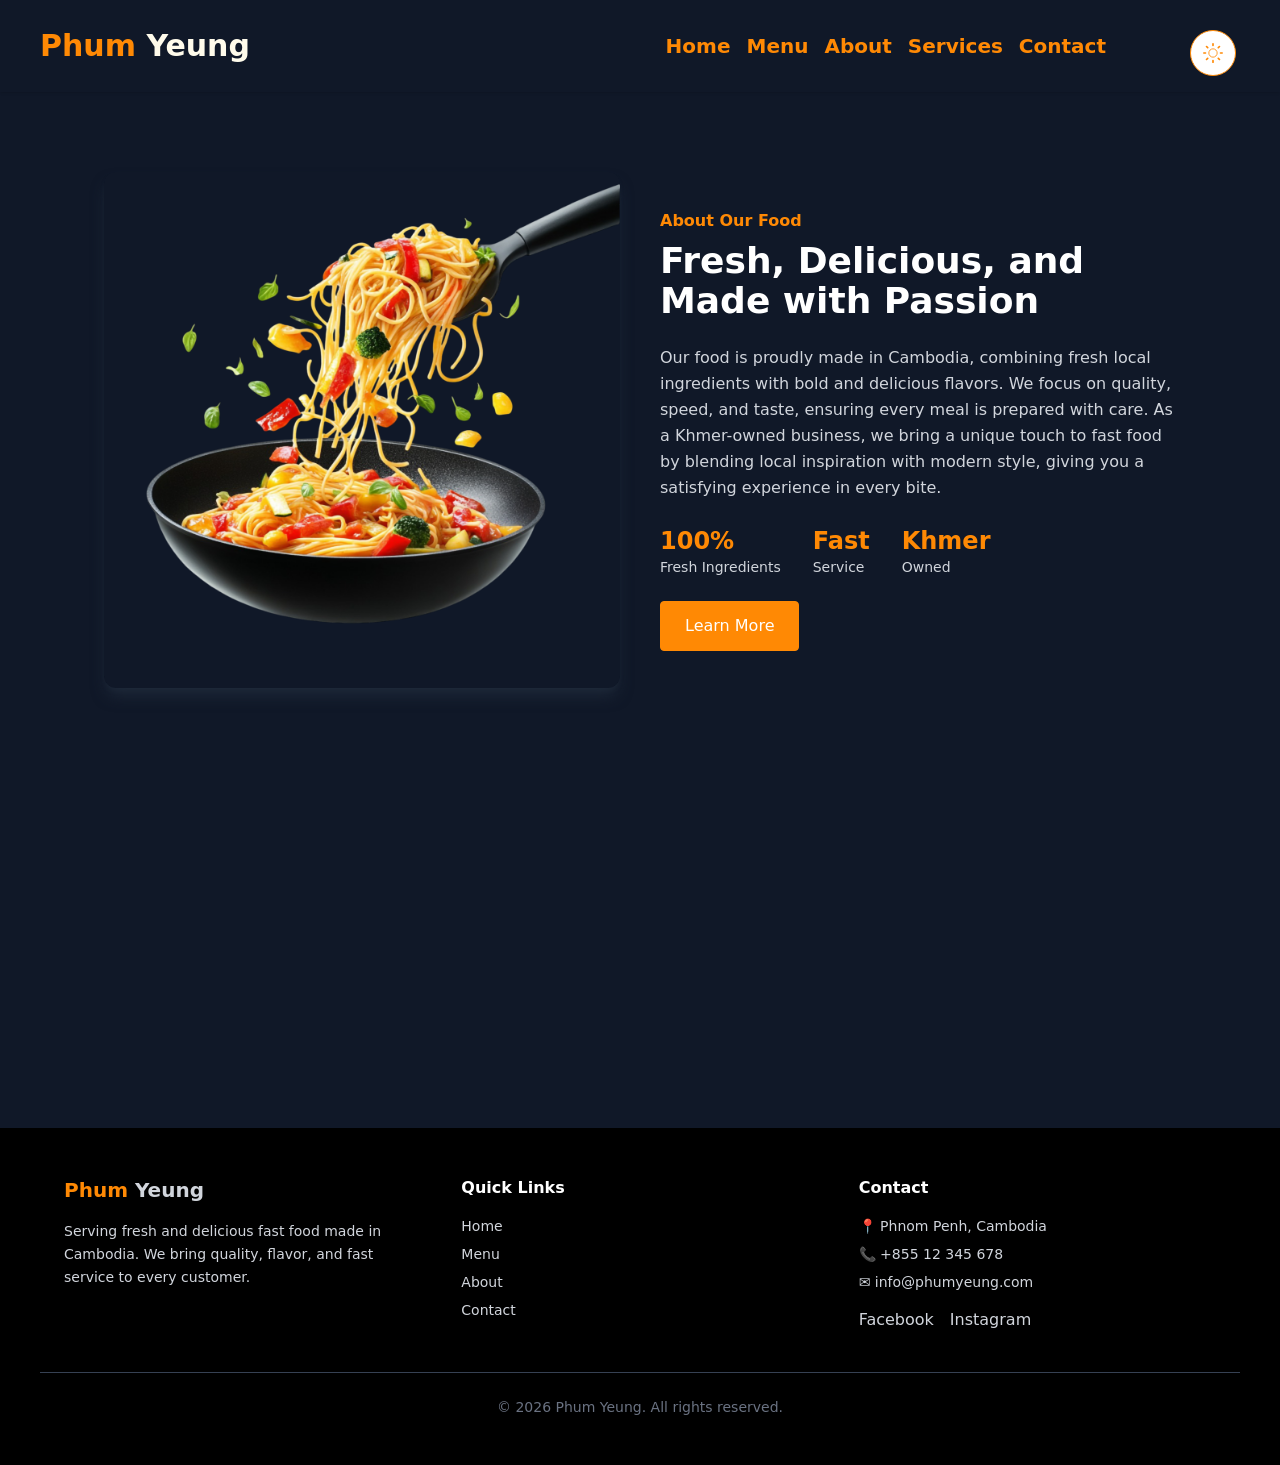
==== about.html @ 91c8b7d5 "inital commit" ====
<!doctype html>
<html lang="en" class="dark">
  <head>
    <meta charset="UTF-8" />
    <meta name="viewport" content="width=device-width, initial-scale=1.0" />
    <link rel="stylesheet" href="/src/output.css" />
    <title>ABOUT OUR FOOD</title>
  </head>
  <!--dark mode -->
  <body class="bg-[#f5eee8] dark:bg-gray-900 transition-colors duration-300">
   <!--sticky srolling nav-->

      <div class="sticky top-0 z-50 bg-amber-50 dark:bg-gray-900">

        <!-- nav bar -->
    <div
      class="  px-10 py-4 flex items-center justify-between shadow-sm ">
      <div class="text-3xl font-bold">
        <span class="text-orange-400">Phum</span>
        <span class="text-black dark:text-amber-50">Yeung</span>
      </div>

      <div class="flex items-center gap-6 ">
      <nav
        class="flex flex-wrap gap-4 text-xl font-semibold text-[rgb(105,55,39)] px-6 md:px-10 py-4">
        <a href="/index.html" class="text-orange-400 hover:text-[rgb(254,169,84)] transition">Home</a>
        <a href="/menu.html" class=" text-orange-400 hover:text-[rgb(254,169,84)] transition">Menu</a>
        <a href="/about.html" class="text-orange-400 hover:text-[rgb(254,169,84)] transition">About</a>
        <a href="/service.html" class="text-orange-400 hover:text-[rgb(254,169,84)] transition">Services</a>
        <a href="/contact.html" class="text-orange-400 hover:text-[rgb(254,169,84)] transition">Contact</a>
        
      </nav>

      <button
        id="theme-toggle"
        class="ml-5 mr-1 mt-auto p-3 border border-orange-400 rounded-full bg-black dark:bg-white transition duration-300"
      >
        <!-- SUN ICON -->

        <svg
          id="sun-icon"
          xmlns="http://www.w3.org/2000/svg"
          class="w-5 h-5 text-orange-400"
          fill="none"
          viewBox="0 0 24 24"
          stroke="currentColor"
        >
          <circle cx="12" cy="12" r="5" />
          <path
            stroke-linecap="round"
            stroke-linejoin="round"
            stroke-width="2"
            d="M12 1v2M12 21v2M4.22 4.22l1.42 1.42M18.36 18.36l1.42 1.42M1 12h2M21 12h2M4.22 19.78l1.42-1.42M18.36 5.64l1.42-1.42"
          />
        </svg>

        <!-- MOON ICON -->

        <svg
          id="moon-icon"
          xmlns="http://www.w3.org/2000/svg"
          class="w-5 h-5 text-white hidden"
          fill="none"
          viewBox="0 0 24 24"
          stroke="currentColor"
        >
          <path
            stroke-linecap="round"
            stroke-linejoin="round"
            stroke-width="2"
            d="M21 12.79A9 9 0 1111.21 3 
        7 7 0 0021 12.79z"
          />
        </svg>
      </button>
    </div>
    </div>
      </div>


    <!-- section -->
    <div
      class="max-w-6xl mx-auto px-10 py-20 grid md:grid-cols-2 gap-10 items-center"
    >
      <!-- image -->
      <div>
        <img
          src="pasta.png"
          alt="Food"
          class="rounded-xl shadow-lg dark:shadow-gray-800"
        />
      </div>

      <!-- paragrab -->
      <div>
        <p class="text-orange-400 font-semibold mb-2">About Our Food</p>

        <h2 class="text-4xl font-bold mb-6 text-gray-900 dark:text-white">
          Fresh, Delicious, and Made with Passion
        </h2>

        <p class="text-gray-600 mb-6 leading-relaxed dark:text-gray-300">
          Our food is proudly made in Cambodia, combining fresh local
          ingredients with bold and delicious flavors. We focus on quality,
          speed, and taste, ensuring every meal is prepared with care. As a
          Khmer-owned business, we bring a unique touch to fast food by blending
          local inspiration with modern style, giving you a satisfying
          experience in every bite.
        </p>

        <!-- text -->
        <div class="flex gap-8 mb-6">
          <div>
            <h3 class="text-2xl font-bold text-orange-400">100%</h3>
            <p class="text-sm text-gray-600 dark:text-gray-300">
              Fresh Ingredients
            </p>
          </div>

          <div>
            <h3 class="text-2xl font-bold text-orange-400">Fast</h3>
            <p class="text-sm text-gray-600 dark:text-gray-300">Service</p>
          </div>

          <div>
            <h3 class="text-2xl font-bold text-orange-400">Khmer</h3>
            <p class="text-sm text-gray-600 dark:text-gray-300">Owned</p>
          </div>
        </div>

        <!-- button text -->
        <button
          class="bg-orange-400 text-white px-6 py-3 rounded hover:bg-white hover:text-orange-400 border border-orange-400 transition duration-300"
        >
          Learn More
        </button>
      </div>
    </div>

    <!-- footer -->
    <footer class="bg-black text-gray-300 px-10 py-12 mt-90">
      <div class="max-w-6xl mx-auto grid md:grid-cols-3 gap-10">
        <!-- brand -->
        <div>
          <h2 class="text-xl font-bold mb-4">
            <span class="text-orange-400">Phum</span> Yeung
          </h2>
          <p class="text-sm leading-relaxed">
            Serving fresh and delicious fast food made in Cambodia. We bring
            quality, flavor, and fast service to every customer.
          </p>
        </div>

        <!-- link top -->
        <div>
          <h3 class="text-white font-semibold mb-4">Quick Links</h3>
          <ul class="space-y-2 text-sm">
            <li>
              <a href="#" class="hover:text-orange-400 transition">Home</a>
            </li>
            <li>
              <a href="#" class="hover:text-orange-400 transition">Menu</a>
            </li>
            <li>
              <a href="#" class="hover:text-orange-400 transition">About</a>
            </li>
            <li>
              <a href="#" class="hover:text-orange-400 transition">Contact</a>
            </li>
          </ul>
        </div>

        <!-- contact -->
        <div>
          <h3 class="text-white font-semibold mb-4">Contact</h3>
          <p class="text-sm mb-2">📍 Phnom Penh, Cambodia</p>
          <p class="text-sm mb-2">📞 +855 12 345 678</p>
          <p class="text-sm mb-4">✉️ info@phumyeung.com</p>

          <!-- social -->
          <div class="flex space-x-4">
            <a href="#" class="hover:text-orange-400">Facebook</a>
            <a href="#" class="hover:text-orange-400">Instagram</a>
          </div>
        </div>
      </div>

      <!-- bottom -->
      <div
        class="text-center text-sm text-gray-500 mt-10 border-t border-gray-700 pt-6"
      >
        © 2026 Phum Yeung. All rights reserved.
      </div>
    </footer>

    <script>
      const toggleBtn = document.getElementById("theme-toggle");
      const html = document.documentElement;
      const sunIcon = document.getElementById("sun-icon");
      const moonIcon = document.getElementById("moon-icon");

      toggleBtn.addEventListener("click", () => {
        html.classList.toggle("dark");

        sunIcon.classList.toggle("hidden");
        moonIcon.classList.toggle("hidden");
      });
    </script>
  </body>
</html>
---- src/output.css ----
/*! tailwindcss v4.2.2 | MIT License | https://tailwindcss.com */
@layer properties;
@layer theme, base, components, utilities;
@layer theme {
  :root, :host {
    --font-sans: ui-sans-serif, system-ui, sans-serif, "Apple Color Emoji",
      "Segoe UI Emoji", "Segoe UI Symbol", "Noto Color Emoji";
    --font-mono: ui-monospace, SFMono-Regular, Menlo, Monaco, Consolas, "Liberation Mono",
      "Courier New", monospace;
    --color-red-200: oklch(88.5% 0.062 18.334);
    --color-red-900: oklch(39.6% 0.141 25.723);
    --color-orange-100: oklch(95.4% 0.038 75.164);
    --color-orange-200: oklch(90.1% 0.076 70.697);
    --color-orange-400: oklch(75% 0.183 55.934);
    --color-orange-500: oklch(70.5% 0.213 47.604);
    --color-orange-900: oklch(40.8% 0.123 38.172);
    --color-amber-50: oklch(98.7% 0.022 95.277);
    --color-amber-100: oklch(96.2% 0.059 95.617);
    --color-amber-200: oklch(92.4% 0.12 95.746);
    --color-amber-900: oklch(41.4% 0.112 45.904);
    --color-yellow-100: oklch(97.3% 0.071 103.193);
    --color-yellow-200: oklch(94.5% 0.129 101.54);
    --color-yellow-400: oklch(85.2% 0.199 91.936);
    --color-yellow-900: oklch(42.1% 0.095 57.708);
    --color-lime-100: oklch(96.7% 0.067 122.328);
    --color-lime-900: oklch(40.5% 0.101 131.063);
    --color-green-50: oklch(98.2% 0.018 155.826);
    --color-green-200: oklch(92.5% 0.084 155.995);
    --color-green-400: oklch(79.2% 0.209 151.711);
    --color-green-500: oklch(72.3% 0.219 149.579);
    --color-green-600: oklch(62.7% 0.194 149.214);
    --color-green-700: oklch(52.7% 0.154 150.069);
    --color-green-800: oklch(44.8% 0.119 151.328);
    --color-green-900: oklch(39.3% 0.095 152.535);
    --color-emerald-600: oklch(59.6% 0.145 163.225);
    --color-sky-100: oklch(95.1% 0.026 236.824);
    --color-sky-900: oklch(39.1% 0.09 240.876);
    --color-blue-200: oklch(88.2% 0.059 254.128);
    --color-blue-600: oklch(54.6% 0.245 262.881);
    --color-blue-900: oklch(37.9% 0.146 265.522);
    --color-purple-600: oklch(55.8% 0.288 302.321);
    --color-purple-700: oklch(49.6% 0.265 301.924);
    --color-purple-800: oklch(43.8% 0.218 303.724);
    --color-rose-500: oklch(64.5% 0.246 16.439);
    --color-gray-50: oklch(98.5% 0.002 247.839);
    --color-gray-100: oklch(96.7% 0.003 264.542);
    --color-gray-200: oklch(92.8% 0.006 264.531);
    --color-gray-300: oklch(87.2% 0.01 258.338);
    --color-gray-400: oklch(70.7% 0.022 261.325);
    --color-gray-500: oklch(55.1% 0.027 264.364);
    --color-gray-600: oklch(44.6% 0.03 256.802);
    --color-gray-700: oklch(37.3% 0.034 259.733);
    --color-gray-800: oklch(27.8% 0.033 256.848);
    --color-gray-900: oklch(21% 0.034 264.665);
    --color-black: #000;
    --color-white: #fff;
    --spacing: 0.25rem;
    --container-xs: 20rem;
    --container-md: 28rem;
    --container-2xl: 42rem;
    --container-3xl: 48rem;
    --container-4xl: 56rem;
    --container-6xl: 72rem;
    --container-7xl: 80rem;
    --text-xs: 0.75rem;
    --text-xs--line-height: calc(1 / 0.75);
    --text-sm: 0.875rem;
    --text-sm--line-height: calc(1.25 / 0.875);
    --text-base: 1rem;
    --text-base--line-height: calc(1.5 / 1);
    --text-lg: 1.125rem;
    --text-lg--line-height: calc(1.75 / 1.125);
    --text-xl: 1.25rem;
    --text-xl--line-height: calc(1.75 / 1.25);
    --text-2xl: 1.5rem;
    --text-2xl--line-height: calc(2 / 1.5);
    --text-3xl: 1.875rem;
    --text-3xl--line-height: calc(2.25 / 1.875);
    --text-4xl: 2.25rem;
    --text-4xl--line-height: calc(2.5 / 2.25);
    --text-5xl: 3rem;
    --text-5xl--line-height: 1;
    --text-6xl: 3.75rem;
    --text-6xl--line-height: 1;
    --text-7xl: 4.5rem;
    --text-7xl--line-height: 1;
    --font-weight-medium: 500;
    --font-weight-semibold: 600;
    --font-weight-bold: 700;
    --font-weight-black: 900;
    --tracking-wide: 0.025em;
    --tracking-widest: 0.1em;
    --leading-tight: 1.25;
    --leading-relaxed: 1.625;
    --radius-xl: 0.75rem;
    --radius-2xl: 1rem;
    --radius-3xl: 1.5rem;
    --animate-bounce: bounce 1s infinite;
    --default-transition-duration: 150ms;
    --default-transition-timing-function: cubic-bezier(0.4, 0, 0.2, 1);
    --default-font-family: var(--font-sans);
    --default-mono-font-family: var(--font-mono);
  }
}
@layer base {
  *, ::after, ::before, ::backdrop, ::file-selector-button {
    box-sizing: border-box;
    margin: 0;
    padding: 0;
    border: 0 solid;
  }
  html, :host {
    line-height: 1.5;
    -webkit-text-size-adjust: 100%;
    tab-size: 4;
    font-family: var(--default-font-family, ui-sans-serif, system-ui, sans-serif, "Apple Color Emoji", "Segoe UI Emoji", "Segoe UI Symbol", "Noto Color Emoji");
    font-feature-settings: var(--default-font-feature-settings, normal);
    font-variation-settings: var(--default-font-variation-settings, normal);
    -webkit-tap-highlight-color: transparent;
  }
  hr {
    height: 0;
    color: inherit;
    border-top-width: 1px;
  }
  abbr:where([title]) {
    -webkit-text-decoration: underline dotted;
    text-decoration: underline dotted;
  }
  h1, h2, h3, h4, h5, h6 {
    font-size: inherit;
    font-weight: inherit;
  }
  a {
    color: inherit;
    -webkit-text-decoration: inherit;
    text-decoration: inherit;
  }
  b, strong {
    font-weight: bolder;
  }
  code, kbd, samp, pre {
    font-family: var(--default-mono-font-family, ui-monospace, SFMono-Regular, Menlo, Monaco, Consolas, "Liberation Mono", "Courier New", monospace);
    font-feature-settings: var(--default-mono-font-feature-settings, normal);
    font-variation-settings: var(--default-mono-font-variation-settings, normal);
    font-size: 1em;
  }
  small {
    font-size: 80%;
  }
  sub, sup {
    font-size: 75%;
    line-height: 0;
    position: relative;
    vertical-align: baseline;
  }
  sub {
    bottom: -0.25em;
  }
  sup {
    top: -0.5em;
  }
  table {
    text-indent: 0;
    border-color: inherit;
    border-collapse: collapse;
  }
  :-moz-focusring {
    outline: auto;
  }
  progress {
    vertical-align: baseline;
  }
  summary {
    display: list-item;
  }
  ol, ul, menu {
    list-style: none;
  }
  img, svg, video, canvas, audio, iframe, embed, object {
    display: block;
    vertical-align: middle;
  }
  img, video {
    max-width: 100%;
    height: auto;
  }
  button, input, select, optgroup, textarea, ::file-selector-button {
    font: inherit;
    font-feature-settings: inherit;
    font-variation-settings: inherit;
    letter-spacing: inherit;
    color: inherit;
    border-radius: 0;
    background-color: transparent;
    opacity: 1;
  }
  :where(select:is([multiple], [size])) optgroup {
    font-weight: bolder;
  }
  :where(select:is([multiple], [size])) optgroup option {
    padding-inline-start: 20px;
  }
  ::file-selector-button {
    margin-inline-end: 4px;
  }
  ::placeholder {
    opacity: 1;
  }
  @supports (not (-webkit-appearance: -apple-pay-button))  or (contain-intrinsic-size: 1px) {
    ::placeholder {
      color: currentcolor;
      @supports (color: color-mix(in lab, red, red)) {
        color: color-mix(in oklab, currentcolor 50%, transparent);
      }
    }
  }
  textarea {
    resize: vertical;
  }
  ::-webkit-search-decoration {
    -webkit-appearance: none;
  }
  ::-webkit-date-and-time-value {
    min-height: 1lh;
    text-align: inherit;
  }
  ::-webkit-datetime-edit {
    display: inline-flex;
  }
  ::-webkit-datetime-edit-fields-wrapper {
    padding: 0;
  }
  ::-webkit-datetime-edit, ::-webkit-datetime-edit-year-field, ::-webkit-datetime-edit-month-field, ::-webkit-datetime-edit-day-field, ::-webkit-datetime-edit-hour-field, ::-webkit-datetime-edit-minute-field, ::-webkit-datetime-edit-second-field, ::-webkit-datetime-edit-millisecond-field, ::-webkit-datetime-edit-meridiem-field {
    padding-block: 0;
  }
  ::-webkit-calendar-picker-indicator {
    line-height: 1;
  }
  :-moz-ui-invalid {
    box-shadow: none;
  }
  button, input:where([type="button"], [type="reset"], [type="submit"]), ::file-selector-button {
    appearance: button;
  }
  ::-webkit-inner-spin-button, ::-webkit-outer-spin-button {
    height: auto;
  }
  [hidden]:where(:not([hidden="until-found"])) {
    display: none !important;
  }
}
@layer utilities {
  .absolute {
    position: absolute;
  }
  .fixed {
    position: fixed;
  }
  .relative {
    position: relative;
  }
  .sticky {
    position: sticky;
  }
  .inset-0 {
    inset: calc(var(--spacing) * 0);
  }
  .top-0 {
    top: calc(var(--spacing) * 0);
  }
  .top-1 {
    top: calc(var(--spacing) * 1);
  }
  .top-1\/2 {
    top: calc(1 / 2 * 100%);
  }
  .top-3 {
    top: calc(var(--spacing) * 3);
  }
  .top-4 {
    top: calc(var(--spacing) * 4);
  }
  .top-18 {
    top: calc(var(--spacing) * 18);
  }
  .top-\[72px\] {
    top: 72px;
  }
  .right-0 {
    right: calc(var(--spacing) * 0);
  }
  .right-3 {
    right: calc(var(--spacing) * 3);
  }
  .right-4 {
    right: calc(var(--spacing) * 4);
  }
  .right-8 {
    right: calc(var(--spacing) * 8);
  }
  .bottom-0 {
    bottom: calc(var(--spacing) * 0);
  }
  .bottom-8 {
    bottom: calc(var(--spacing) * 8);
  }
  .left-0 {
    left: calc(var(--spacing) * 0);
  }
  .left-1 {
    left: calc(var(--spacing) * 1);
  }
  .left-1\/2 {
    left: calc(1 / 2 * 100%);
  }
  .left-8 {
    left: calc(var(--spacing) * 8);
  }
  .z-10 {
    z-index: 10;
  }
  .z-40 {
    z-index: 40;
  }
  .z-50 {
    z-index: 50;
  }
  .mx-auto {
    margin-inline: auto;
  }
  .mt-0 {
    margin-top: calc(var(--spacing) * 0);
  }
  .mt-1 {
    margin-top: calc(var(--spacing) * 1);
  }
  .mt-4 {
    margin-top: calc(var(--spacing) * 4);
  }
  .mt-5 {
    margin-top: calc(var(--spacing) * 5);
  }
  .mt-9 {
    margin-top: calc(var(--spacing) * 9);
  }
  .mt-10 {
    margin-top: calc(var(--spacing) * 10);
  }
  .mt-12 {
    margin-top: calc(var(--spacing) * 12);
  }
  .mt-15 {
    margin-top: calc(var(--spacing) * 15);
  }
  .mt-50 {
    margin-top: calc(var(--spacing) * 50);
  }
  .mt-90 {
    margin-top: calc(var(--spacing) * 90);
  }
  .mt-auto {
    margin-top: auto;
  }
  .mr-1 {
    margin-right: calc(var(--spacing) * 1);
  }
  .mr-4 {
    margin-right: calc(var(--spacing) * 4);
  }
  .mr-5 {
    margin-right: calc(var(--spacing) * 5);
  }
  .mr-10 {
    margin-right: calc(var(--spacing) * 10);
  }
  .mb-2 {
    margin-bottom: calc(var(--spacing) * 2);
  }
  .mb-3 {
    margin-bottom: calc(var(--spacing) * 3);
  }
  .mb-4 {
    margin-bottom: calc(var(--spacing) * 4);
  }
  .mb-6 {
    margin-bottom: calc(var(--spacing) * 6);
  }
  .mb-8 {
    margin-bottom: calc(var(--spacing) * 8);
  }
  .mb-12 {
    margin-bottom: calc(var(--spacing) * 12);
  }
  .mb-14 {
    margin-bottom: calc(var(--spacing) * 14);
  }
  .ml-1 {
    margin-left: calc(var(--spacing) * 1);
  }
  .ml-2 {
    margin-left: calc(var(--spacing) * 2);
  }
  .ml-4 {
    margin-left: calc(var(--spacing) * 4);
  }
  .ml-5 {
    margin-left: calc(var(--spacing) * 5);
  }
  .ml-auto {
    margin-left: auto;
  }
  .block {
    display: block;
  }
  .flex {
    display: flex;
  }
  .grid {
    display: grid;
  }
  .hidden {
    display: none;
  }
  .inline-block {
    display: inline-block;
  }
  .table {
    display: table;
  }
  .h-5 {
    height: calc(var(--spacing) * 5);
  }
  .h-6 {
    height: calc(var(--spacing) * 6);
  }
  .h-9 {
    height: calc(var(--spacing) * 9);
  }
  .h-10 {
    height: calc(var(--spacing) * 10);
  }
  .h-48 {
    height: calc(var(--spacing) * 48);
  }
  .h-52 {
    height: calc(var(--spacing) * 52);
  }
  .h-56 {
    height: calc(var(--spacing) * 56);
  }
  .h-64 {
    height: calc(var(--spacing) * 64);
  }
  .h-125 {
    height: calc(var(--spacing) * 125);
  }
  .h-150 {
    height: calc(var(--spacing) * 150);
  }
  .h-\[500px\] {
    height: 500px;
  }
  .h-\[600px\] {
    height: 600px;
  }
  .h-full {
    height: 100%;
  }
  .min-h-screen {
    min-height: 100vh;
  }
  .w-5 {
    width: calc(var(--spacing) * 5);
  }
  .w-6 {
    width: calc(var(--spacing) * 6);
  }
  .w-9 {
    width: calc(var(--spacing) * 9);
  }
  .w-10 {
    width: calc(var(--spacing) * 10);
  }
  .w-48 {
    width: calc(var(--spacing) * 48);
  }
  .w-64 {
    width: calc(var(--spacing) * 64);
  }
  .w-150 {
    width: calc(var(--spacing) * 150);
  }
  .w-\[600px\] {
    width: 600px;
  }
  .w-full {
    width: 100%;
  }
  .max-w-2xl {
    max-width: var(--container-2xl);
  }
  .max-w-3xl {
    max-width: var(--container-3xl);
  }
  .max-w-4xl {
    max-width: var(--container-4xl);
  }
  .max-w-6xl {
    max-width: var(--container-6xl);
  }
  .max-w-7xl {
    max-width: var(--container-7xl);
  }
  .max-w-md {
    max-width: var(--container-md);
  }
  .max-w-xs {
    max-width: var(--container-xs);
  }
  .border-collapse {
    border-collapse: collapse;
  }
  .-translate-x-1 {
    --tw-translate-x: calc(var(--spacing) * -1);
    translate: var(--tw-translate-x) var(--tw-translate-y);
  }
  .-translate-x-1\/2 {
    --tw-translate-x: calc(calc(1 / 2 * 100%) * -1);
    translate: var(--tw-translate-x) var(--tw-translate-y);
  }
  .translate-x-1 {
    --tw-translate-x: calc(var(--spacing) * 1);
    translate: var(--tw-translate-x) var(--tw-translate-y);
  }
  .translate-x-1\/4 {
    --tw-translate-x: calc(1 / 4 * 100%);
    translate: var(--tw-translate-x) var(--tw-translate-y);
  }
  .-translate-y-1 {
    --tw-translate-y: calc(var(--spacing) * -1);
    translate: var(--tw-translate-x) var(--tw-translate-y);
  }
  .-translate-y-1\/2 {
    --tw-translate-y: calc(calc(1 / 2 * 100%) * -1);
    translate: var(--tw-translate-x) var(--tw-translate-y);
  }
  .-rotate-2 {
    rotate: calc(2deg * -1);
  }
  .rotate-3 {
    rotate: 3deg;
  }
  .transform {
    transform: var(--tw-rotate-x,) var(--tw-rotate-y,) var(--tw-rotate-z,) var(--tw-skew-x,) var(--tw-skew-y,);
  }
  .animate-bounce {
    animation: var(--animate-bounce);
  }
  .resize {
    resize: both;
  }
  .grid-cols-2 {
    grid-template-columns: repeat(2, minmax(0, 1fr));
  }
  .flex-col {
    flex-direction: column;
  }
  .flex-wrap {
    flex-wrap: wrap;
  }
  .items-center {
    align-items: center;
  }
  .items-start {
    align-items: flex-start;
  }
  .justify-between {
    justify-content: space-between;
  }
  .justify-center {
    justify-content: center;
  }
  .justify-end {
    justify-content: flex-end;
  }
  .gap-1 {
    gap: calc(var(--spacing) * 1);
  }
  .gap-3 {
    gap: calc(var(--spacing) * 3);
  }
  .gap-4 {
    gap: calc(var(--spacing) * 4);
  }
  .gap-6 {
    gap: calc(var(--spacing) * 6);
  }
  .gap-8 {
    gap: calc(var(--spacing) * 8);
  }
  .gap-10 {
    gap: calc(var(--spacing) * 10);
  }
  .gap-12 {
    gap: calc(var(--spacing) * 12);
  }
  .gap-16 {
    gap: calc(var(--spacing) * 16);
  }
  .space-y-1 {
    :where(& > :not(:last-child)) {
      --tw-space-y-reverse: 0;
      margin-block-start: calc(calc(var(--spacing) * 1) * var(--tw-space-y-reverse));
      margin-block-end: calc(calc(var(--spacing) * 1) * calc(1 - var(--tw-space-y-reverse)));
    }
  }
  .space-y-2 {
    :where(& > :not(:last-child)) {
      --tw-space-y-reverse: 0;
      margin-block-start: calc(calc(var(--spacing) * 2) * var(--tw-space-y-reverse));
      margin-block-end: calc(calc(var(--spacing) * 2) * calc(1 - var(--tw-space-y-reverse)));
    }
  }
  .space-x-4 {
    :where(& > :not(:last-child)) {
      --tw-space-x-reverse: 0;
      margin-inline-start: calc(calc(var(--spacing) * 4) * var(--tw-space-x-reverse));
      margin-inline-end: calc(calc(var(--spacing) * 4) * calc(1 - var(--tw-space-x-reverse)));
    }
  }
  .overflow-hidden {
    overflow: hidden;
  }
  .overflow-x-auto {
    overflow-x: auto;
  }
  .scroll-smooth {
    scroll-behavior: smooth;
  }
  .rounded {
    border-radius: 0.25rem;
  }
  .rounded-2xl {
    border-radius: var(--radius-2xl);
  }
  .rounded-3xl {
    border-radius: var(--radius-3xl);
  }
  .rounded-full {
    border-radius: calc(infinity * 1px);
  }
  .rounded-xl {
    border-radius: var(--radius-xl);
  }
  .border {
    border-style: var(--tw-border-style);
    border-width: 1px;
  }
  .border-2 {
    border-style: var(--tw-border-style);
    border-width: 2px;
  }
  .border-4 {
    border-style: var(--tw-border-style);
    border-width: 4px;
  }
  .border-t {
    border-top-style: var(--tw-border-style);
    border-top-width: 1px;
  }
  .border-b {
    border-bottom-style: var(--tw-border-style);
    border-bottom-width: 1px;
  }
  .border-\[\#c8843a\] {
    border-color: #c8843a;
  }
  .border-gray-200 {
    border-color: var(--color-gray-200);
  }
  .border-gray-300 {
    border-color: var(--color-gray-300);
  }
  .border-gray-700 {
    border-color: var(--color-gray-700);
  }
  .border-orange-400 {
    border-color: var(--color-orange-400);
  }
  .border-white {
    border-color: var(--color-white);
  }
  .border-white\/10 {
    border-color: color-mix(in srgb, #fff 10%, transparent);
    @supports (color: color-mix(in lab, red, red)) {
      border-color: color-mix(in oklab, var(--color-white) 10%, transparent);
    }
  }
  .border-white\/20 {
    border-color: color-mix(in srgb, #fff 20%, transparent);
    @supports (color: color-mix(in lab, red, red)) {
      border-color: color-mix(in oklab, var(--color-white) 20%, transparent);
    }
  }
  .border-white\/30 {
    border-color: color-mix(in srgb, #fff 30%, transparent);
    @supports (color: color-mix(in lab, red, red)) {
      border-color: color-mix(in oklab, var(--color-white) 30%, transparent);
    }
  }
  .bg-\[\#1a1a1a\] {
    background-color: #1a1a1a;
  }
  .bg-\[\#1a1a1a\]\/95 {
    background-color: color-mix(in oklab, #1a1a1a 95%, transparent);
  }
  .bg-\[\#111\] {
    background-color: #111;
  }
  .bg-\[\#c8843a\] {
    background-color: #c8843a;
  }
  .bg-\[\#f5eee8\] {
    background-color: #f5eee8;
  }
  .bg-\[\#fdf6ec\] {
    background-color: #fdf6ec;
  }
  .bg-amber-50 {
    background-color: var(--color-amber-50);
  }
  .bg-black {
    background-color: var(--color-black);
  }
  .bg-blue-600 {
    background-color: var(--color-blue-600);
  }
  .bg-emerald-600 {
    background-color: var(--color-emerald-600);
  }
  .bg-green-500 {
    background-color: var(--color-green-500);
  }
  .bg-orange-400 {
    background-color: var(--color-orange-400);
  }
  .bg-white {
    background-color: var(--color-white);
  }
  .bg-white\/5 {
    background-color: color-mix(in srgb, #fff 5%, transparent);
    @supports (color: color-mix(in lab, red, red)) {
      background-color: color-mix(in oklab, var(--color-white) 5%, transparent);
    }
  }
  .bg-linear-to-br {
    --tw-gradient-position: to bottom right;
    @supports (background-image: linear-gradient(in lab, red, red)) {
      --tw-gradient-position: to bottom right in oklab;
    }
    background-image: linear-gradient(var(--tw-gradient-stops));
  }
  .bg-gradient-to-br {
    --tw-gradient-position: to bottom right in oklab;
    background-image: linear-gradient(var(--tw-gradient-stops));
  }
  .from-amber-100 {
    --tw-gradient-from: var(--color-amber-100);
    --tw-gradient-stops: var(--tw-gradient-via-stops, var(--tw-gradient-position), var(--tw-gradient-from) var(--tw-gradient-from-position), var(--tw-gradient-to) var(--tw-gradient-to-position));
  }
  .from-lime-100 {
    --tw-gradient-from: var(--color-lime-100);
    --tw-gradient-stops: var(--tw-gradient-via-stops, var(--tw-gradient-position), var(--tw-gradient-from) var(--tw-gradient-from-position), var(--tw-gradient-to) var(--tw-gradient-to-position));
  }
  .from-orange-100 {
    --tw-gradient-from: var(--color-orange-100);
    --tw-gradient-stops: var(--tw-gradient-via-stops, var(--tw-gradient-position), var(--tw-gradient-from) var(--tw-gradient-from-position), var(--tw-gradient-to) var(--tw-gradient-to-position));
  }
  .from-sky-100 {
    --tw-gradient-from: var(--color-sky-100);
    --tw-gradient-stops: var(--tw-gradient-via-stops, var(--tw-gradient-position), var(--tw-gradient-from) var(--tw-gradient-from-position), var(--tw-gradient-to) var(--tw-gradient-to-position));
  }
  .from-yellow-100 {
    --tw-gradient-from: var(--color-yellow-100);
    --tw-gradient-stops: var(--tw-gradient-via-stops, var(--tw-gradient-position), var(--tw-gradient-from) var(--tw-gradient-from-position), var(--tw-gradient-to) var(--tw-gradient-to-position));
  }
  .to-amber-200 {
    --tw-gradient-to: var(--color-amber-200);
    --tw-gradient-stops: var(--tw-gradient-via-stops, var(--tw-gradient-position), var(--tw-gradient-from) var(--tw-gradient-from-position), var(--tw-gradient-to) var(--tw-gradient-to-position));
  }
  .to-blue-200 {
    --tw-gradient-to: var(--color-blue-200);
    --tw-gradient-stops: var(--tw-gradient-via-stops, var(--tw-gradient-position), var(--tw-gradient-from) var(--tw-gradient-from-position), var(--tw-gradient-to) var(--tw-gradient-to-position));
  }
  .to-green-200 {
    --tw-gradient-to: var(--color-green-200);
    --tw-gradient-stops: var(--tw-gradient-via-stops, var(--tw-gradient-position), var(--tw-gradient-from) var(--tw-gradient-from-position), var(--tw-gradient-to) var(--tw-gradient-to-position));
  }
  .to-orange-200 {
    --tw-gradient-to: var(--color-orange-200);
    --tw-gradient-stops: var(--tw-gradient-via-stops, var(--tw-gradient-position), var(--tw-gradient-from) var(--tw-gradient-from-position), var(--tw-gradient-to) var(--tw-gradient-to-position));
  }
  .to-red-200 {
    --tw-gradient-to: var(--color-red-200);
    --tw-gradient-stops: var(--tw-gradient-via-stops, var(--tw-gradient-position), var(--tw-gradient-from) var(--tw-gradient-from-position), var(--tw-gradient-to) var(--tw-gradient-to-position));
  }
  .to-yellow-200 {
    --tw-gradient-to: var(--color-yellow-200);
    --tw-gradient-stops: var(--tw-gradient-via-stops, var(--tw-gradient-position), var(--tw-gradient-from) var(--tw-gradient-from-position), var(--tw-gradient-to) var(--tw-gradient-to-position));
  }
  .object-cover {
    object-fit: cover;
  }
  .p-1 {
    padding: calc(var(--spacing) * 1);
  }
  .p-3 {
    padding: calc(var(--spacing) * 3);
  }
  .p-5 {
    padding: calc(var(--spacing) * 5);
  }
  .p-6 {
    padding: calc(var(--spacing) * 6);
  }
  .px-3 {
    padding-inline: calc(var(--spacing) * 3);
  }
  .px-5 {
    padding-inline: calc(var(--spacing) * 5);
  }
  .px-6 {
    padding-inline: calc(var(--spacing) * 6);
  }
  .px-8 {
    padding-inline: calc(var(--spacing) * 8);
  }
  .px-10 {
    padding-inline: calc(var(--spacing) * 10);
  }
  .px-15 {
    padding-inline: calc(var(--spacing) * 15);
  }
  .py-1 {
    padding-block: calc(var(--spacing) * 1);
  }
  .py-2 {
    padding-block: calc(var(--spacing) * 2);
  }
  .py-3 {
    padding-block: calc(var(--spacing) * 3);
  }
  .py-4 {
    padding-block: calc(var(--spacing) * 4);
  }
  .py-6 {
    padding-block: calc(var(--spacing) * 6);
  }
  .py-8 {
    padding-block: calc(var(--spacing) * 8);
  }
  .py-12 {
    padding-block: calc(var(--spacing) * 12);
  }
  .py-16 {
    padding-block: calc(var(--spacing) * 16);
  }
  .py-20 {
    padding-block: calc(var(--spacing) * 20);
  }
  .pt-6 {
    padding-top: calc(var(--spacing) * 6);
  }
  .pb-0 {
    padding-bottom: calc(var(--spacing) * 0);
  }
  .pb-0\.5 {
    padding-bottom: calc(var(--spacing) * 0.5);
  }
  .pb-1 {
    padding-bottom: calc(var(--spacing) * 1);
  }
  .pb-4 {
    padding-bottom: calc(var(--spacing) * 4);
  }
  .pb-20 {
    padding-bottom: calc(var(--spacing) * 20);
  }
  .text-center {
    text-align: center;
  }
  .text-2xl {
    font-size: var(--text-2xl);
    line-height: var(--tw-leading, var(--text-2xl--line-height));
  }
  .text-3xl {
    font-size: var(--text-3xl);
    line-height: var(--tw-leading, var(--text-3xl--line-height));
  }
  .text-4xl {
    font-size: var(--text-4xl);
    line-height: var(--tw-leading, var(--text-4xl--line-height));
  }
  .text-5xl {
    font-size: var(--text-5xl);
    line-height: var(--tw-leading, var(--text-5xl--line-height));
  }
  .text-base {
    font-size: var(--text-base);
    line-height: var(--tw-leading, var(--text-base--line-height));
  }
  .text-lg {
    font-size: var(--text-lg);
    line-height: var(--tw-leading, var(--text-lg--line-height));
  }
  .text-sm {
    font-size: var(--text-sm);
    line-height: var(--tw-leading, var(--text-sm--line-height));
  }
  .text-xl {
    font-size: var(--text-xl);
    line-height: var(--tw-leading, var(--text-xl--line-height));
  }
  .text-xs {
    font-size: var(--text-xs);
    line-height: var(--tw-leading, var(--text-xs--line-height));
  }
  .leading-relaxed {
    --tw-leading: var(--leading-relaxed);
    line-height: var(--leading-relaxed);
  }
  .leading-tight {
    --tw-leading: var(--leading-tight);
    line-height: var(--leading-tight);
  }
  .font-black {
    --tw-font-weight: var(--font-weight-black);
    font-weight: var(--font-weight-black);
  }
  .font-bold {
    --tw-font-weight: var(--font-weight-bold);
    font-weight: var(--font-weight-bold);
  }
  .font-medium {
    --tw-font-weight: var(--font-weight-medium);
    font-weight: var(--font-weight-medium);
  }
  .font-semibold {
    --tw-font-weight: var(--font-weight-semibold);
    font-weight: var(--font-weight-semibold);
  }
  .tracking-\[0\.3em\] {
    --tw-tracking: 0.3em;
    letter-spacing: 0.3em;
  }
  .tracking-wide {
    --tw-tracking: var(--tracking-wide);
    letter-spacing: var(--tracking-wide);
  }
  .tracking-widest {
    --tw-tracking: var(--tracking-widest);
    letter-spacing: var(--tracking-widest);
  }
  .whitespace-nowrap {
    white-space: nowrap;
  }
  .text-\[\#1a1a1a\] {
    color: #1a1a1a;
  }
  .text-\[\#c8843a\] {
    color: #c8843a;
  }
  .text-\[rgb\(105\,55\,39\)\] {
    color: rgb(105,55,39);
  }
  .text-black {
    color: var(--color-black);
  }
  .text-gray-300 {
    color: var(--color-gray-300);
  }
  .text-gray-400 {
    color: var(--color-gray-400);
  }
  .text-gray-500 {
    color: var(--color-gray-500);
  }
  .text-gray-600 {
    color: var(--color-gray-600);
  }
  .text-gray-900 {
    color: var(--color-gray-900);
  }
  .text-orange-400 {
    color: var(--color-orange-400);
  }
  .text-orange-500 {
    color: var(--color-orange-500);
  }
  .text-white {
    color: var(--color-white);
  }
  .text-white\/30 {
    color: color-mix(in srgb, #fff 30%, transparent);
    @supports (color: color-mix(in lab, red, red)) {
      color: color-mix(in oklab, var(--color-white) 30%, transparent);
    }
  }
  .text-white\/40 {
    color: color-mix(in srgb, #fff 40%, transparent);
    @supports (color: color-mix(in lab, red, red)) {
      color: color-mix(in oklab, var(--color-white) 40%, transparent);
    }
  }
  .text-white\/50 {
    color: color-mix(in srgb, #fff 50%, transparent);
    @supports (color: color-mix(in lab, red, red)) {
      color: color-mix(in oklab, var(--color-white) 50%, transparent);
    }
  }
  .text-white\/60 {
    color: color-mix(in srgb, #fff 60%, transparent);
    @supports (color: color-mix(in lab, red, red)) {
      color: color-mix(in oklab, var(--color-white) 60%, transparent);
    }
  }
  .text-white\/70 {
    color: color-mix(in srgb, #fff 70%, transparent);
    @supports (color: color-mix(in lab, red, red)) {
      color: color-mix(in oklab, var(--color-white) 70%, transparent);
    }
  }
  .text-white\/80 {
    color: color-mix(in srgb, #fff 80%, transparent);
    @supports (color: color-mix(in lab, red, red)) {
      color: color-mix(in oklab, var(--color-white) 80%, transparent);
    }
  }
  .uppercase {
    text-transform: uppercase;
  }
  .italic {
    font-style: italic;
  }
  .underline {
    text-decoration-line: underline;
  }
  .opacity-5 {
    opacity: 5%;
  }
  .opacity-10 {
    opacity: 10%;
  }
  .opacity-20 {
    opacity: 20%;
  }
  .shadow {
    --tw-shadow: 0 1px 3px 0 var(--tw-shadow-color, rgb(0 0 0 / 0.1)), 0 1px 2px -1px var(--tw-shadow-color, rgb(0 0 0 / 0.1));
    box-shadow: var(--tw-inset-shadow), var(--tw-inset-ring-shadow), var(--tw-ring-offset-shadow), var(--tw-ring-shadow), var(--tw-shadow);
  }
  .shadow-2xl {
    --tw-shadow: 0 25px 50px -12px var(--tw-shadow-color, rgb(0 0 0 / 0.25));
    box-shadow: var(--tw-inset-shadow), var(--tw-inset-ring-shadow), var(--tw-ring-offset-shadow), var(--tw-ring-shadow), var(--tw-shadow);
  }
  .shadow-lg {
    --tw-shadow: 0 10px 15px -3px var(--tw-shadow-color, rgb(0 0 0 / 0.1)), 0 4px 6px -4px var(--tw-shadow-color, rgb(0 0 0 / 0.1));
    box-shadow: var(--tw-inset-shadow), var(--tw-inset-ring-shadow), var(--tw-ring-offset-shadow), var(--tw-ring-shadow), var(--tw-shadow);
  }
  .shadow-md {
    --tw-shadow: 0 4px 6px -1px var(--tw-shadow-color, rgb(0 0 0 / 0.1)), 0 2px 4px -2px var(--tw-shadow-color, rgb(0 0 0 / 0.1));
    box-shadow: var(--tw-inset-shadow), var(--tw-inset-ring-shadow), var(--tw-ring-offset-shadow), var(--tw-ring-shadow), var(--tw-shadow);
  }
  .shadow-sm {
    --tw-shadow: 0 1px 3px 0 var(--tw-shadow-color, rgb(0 0 0 / 0.1)), 0 1px 2px -1px var(--tw-shadow-color, rgb(0 0 0 / 0.1));
    box-shadow: var(--tw-inset-shadow), var(--tw-inset-ring-shadow), var(--tw-ring-offset-shadow), var(--tw-ring-shadow), var(--tw-shadow);
  }
  .outline {
    outline-style: var(--tw-outline-style);
    outline-width: 1px;
  }
  .backdrop-filter {
    -webkit-backdrop-filter: var(--tw-backdrop-blur,) var(--tw-backdrop-brightness,) var(--tw-backdrop-contrast,) var(--tw-backdrop-grayscale,) var(--tw-backdrop-hue-rotate,) var(--tw-backdrop-invert,) var(--tw-backdrop-opacity,) var(--tw-backdrop-saturate,) var(--tw-backdrop-sepia,);
    backdrop-filter: var(--tw-backdrop-blur,) var(--tw-backdrop-brightness,) var(--tw-backdrop-contrast,) var(--tw-backdrop-grayscale,) var(--tw-backdrop-hue-rotate,) var(--tw-backdrop-invert,) var(--tw-backdrop-opacity,) var(--tw-backdrop-saturate,) var(--tw-backdrop-sepia,);
  }
  .transition {
    transition-property: color, background-color, border-color, outline-color, text-decoration-color, fill, stroke, --tw-gradient-from, --tw-gradient-via, --tw-gradient-to, opacity, box-shadow, transform, translate, scale, rotate, filter, -webkit-backdrop-filter, backdrop-filter, display, content-visibility, overlay, pointer-events;
    transition-timing-function: var(--tw-ease, var(--default-transition-timing-function));
    transition-duration: var(--tw-duration, var(--default-transition-duration));
  }
  .transition-all {
    transition-property: all;
    transition-timing-function: var(--tw-ease, var(--default-transition-timing-function));
    transition-duration: var(--tw-duration, var(--default-transition-duration));
  }
  .transition-colors {
    transition-property: color, background-color, border-color, outline-color, text-decoration-color, fill, stroke, --tw-gradient-from, --tw-gradient-via, --tw-gradient-to;
    transition-timing-function: var(--tw-ease, var(--default-transition-timing-function));
    transition-duration: var(--tw-duration, var(--default-transition-duration));
  }
  .transition-transform {
    transition-property: transform, translate, scale, rotate;
    transition-timing-function: var(--tw-ease, var(--default-transition-timing-function));
    transition-duration: var(--tw-duration, var(--default-transition-duration));
  }
  .duration-300 {
    --tw-duration: 300ms;
    transition-duration: 300ms;
  }
  .duration-500 {
    --tw-duration: 500ms;
    transition-duration: 500ms;
  }
  .\*\*\:bg-\[\#f5eee8\] {
    :is(& *) {
      background-color: #f5eee8;
    }
  }
  .hover\:-translate-y-2 {
    &:hover {
      @media (hover: hover) {
        --tw-translate-y: calc(var(--spacing) * -2);
        translate: var(--tw-translate-x) var(--tw-translate-y);
      }
    }
  }
  .hover\:scale-105 {
    &:hover {
      @media (hover: hover) {
        --tw-scale-x: 105%;
        --tw-scale-y: 105%;
        --tw-scale-z: 105%;
        scale: var(--tw-scale-x) var(--tw-scale-y);
      }
    }
  }
  .hover\:border-\[\#c8843a\] {
    &:hover {
      @media (hover: hover) {
        border-color: #c8843a;
      }
    }
  }
  .hover\:bg-\[\#a0622a\] {
    &:hover {
      @media (hover: hover) {
        background-color: #a0622a;
      }
    }
  }
  .hover\:bg-\[\#c8843a\] {
    &:hover {
      @media (hover: hover) {
        background-color: #c8843a;
      }
    }
  }
  .hover\:bg-orange-500 {
    &:hover {
      @media (hover: hover) {
        background-color: var(--color-orange-500);
      }
    }
  }
  .hover\:bg-white {
    &:hover {
      @media (hover: hover) {
        background-color: var(--color-white);
      }
    }
  }
  .hover\:bg-white\/10 {
    &:hover {
      @media (hover: hover) {
        background-color: color-mix(in srgb, #fff 10%, transparent);
        @supports (color: color-mix(in lab, red, red)) {
          background-color: color-mix(in oklab, var(--color-white) 10%, transparent);
        }
      }
    }
  }
  .hover\:text-\[\#c8843a\] {
    &:hover {
      @media (hover: hover) {
        color: #c8843a;
      }
    }
  }
  .hover\:text-\[rgb\(254\,169\,84\)\] {
    &:hover {
      @media (hover: hover) {
        color: rgb(254,169,84);
      }
    }
  }
  .hover\:text-orange-400 {
    &:hover {
      @media (hover: hover) {
        color: var(--color-orange-400);
      }
    }
  }
  .hover\:text-white {
    &:hover {
      @media (hover: hover) {
        color: var(--color-white);
      }
    }
  }
  .hover\:underline {
    &:hover {
      @media (hover: hover) {
        text-decoration-line: underline;
      }
    }
  }
  .hover\:shadow-xl {
    &:hover {
      @media (hover: hover) {
        --tw-shadow: 0 20px 25px -5px var(--tw-shadow-color, rgb(0 0 0 / 0.1)), 0 8px 10px -6px var(--tw-shadow-color, rgb(0 0 0 / 0.1));
        box-shadow: var(--tw-inset-shadow), var(--tw-inset-ring-shadow), var(--tw-ring-offset-shadow), var(--tw-ring-shadow), var(--tw-shadow);
      }
    }
  }
  .sm\:grid-cols-2 {
    @media (width >= 40rem) {
      grid-template-columns: repeat(2, minmax(0, 1fr));
    }
  }
  .md\:col-span-2 {
    @media (width >= 48rem) {
      grid-column: span 2 / span 2;
    }
  }
  .md\:block {
    @media (width >= 48rem) {
      display: block;
    }
  }
  .md\:flex {
    @media (width >= 48rem) {
      display: flex;
    }
  }
  .md\:hidden {
    @media (width >= 48rem) {
      display: none;
    }
  }
  .md\:grid-cols-2 {
    @media (width >= 48rem) {
      grid-template-columns: repeat(2, minmax(0, 1fr));
    }
  }
  .md\:grid-cols-3 {
    @media (width >= 48rem) {
      grid-template-columns: repeat(3, minmax(0, 1fr));
    }
  }
  .md\:grid-cols-4 {
    @media (width >= 48rem) {
      grid-template-columns: repeat(4, minmax(0, 1fr));
    }
  }
  .md\:px-10 {
    @media (width >= 48rem) {
      padding-inline: calc(var(--spacing) * 10);
    }
  }
  .md\:text-4xl {
    @media (width >= 48rem) {
      font-size: var(--text-4xl);
      line-height: var(--tw-leading, var(--text-4xl--line-height));
    }
  }
  .md\:text-5xl {
    @media (width >= 48rem) {
      font-size: var(--text-5xl);
      line-height: var(--tw-leading, var(--text-5xl--line-height));
    }
  }
  .md\:text-7xl {
    @media (width >= 48rem) {
      font-size: var(--text-7xl);
      line-height: var(--tw-leading, var(--text-7xl--line-height));
    }
  }
  .lg\:grid-cols-3 {
    @media (width >= 64rem) {
      grid-template-columns: repeat(3, minmax(0, 1fr));
    }
  }
  .dark\:border-gray-600 {
    &:where(.dark, .dark *) {
      border-color: var(--color-gray-600);
    }
  }
  .dark\:border-gray-800 {
    &:where(.dark, .dark *) {
      border-color: var(--color-gray-800);
    }
  }
  .dark\:bg-\[\#1e1e1e\] {
    &:where(.dark, .dark *) {
      background-color: #1e1e1e;
    }
  }
  .dark\:bg-\[\#111\] {
    &:where(.dark, .dark *) {
      background-color: #111;
    }
  }
  .dark\:bg-amber-50 {
    &:where(.dark, .dark *) {
      background-color: var(--color-amber-50);
    }
  }
  .dark\:bg-gray-800 {
    &:where(.dark, .dark *) {
      background-color: var(--color-gray-800);
    }
  }
  .dark\:bg-gray-900 {
    &:where(.dark, .dark *) {
      background-color: var(--color-gray-900);
    }
  }
  .dark\:bg-white {
    &:where(.dark, .dark *) {
      background-color: var(--color-white);
    }
  }
  .dark\:from-amber-900\/30 {
    &:where(.dark, .dark *) {
      --tw-gradient-from: color-mix(in srgb, oklch(41.4% 0.112 45.904) 30%, transparent);
      @supports (color: color-mix(in lab, red, red)) {
        --tw-gradient-from: color-mix(in oklab, var(--color-amber-900) 30%, transparent);
      }
      --tw-gradient-stops: var(--tw-gradient-via-stops, var(--tw-gradient-position), var(--tw-gradient-from) var(--tw-gradient-from-position), var(--tw-gradient-to) var(--tw-gradient-to-position));
    }
  }
  .dark\:from-lime-900\/30 {
    &:where(.dark, .dark *) {
      --tw-gradient-from: color-mix(in srgb, oklch(40.5% 0.101 131.063) 30%, transparent);
      @supports (color: color-mix(in lab, red, red)) {
        --tw-gradient-from: color-mix(in oklab, var(--color-lime-900) 30%, transparent);
      }
      --tw-gradient-stops: var(--tw-gradient-via-stops, var(--tw-gradient-position), var(--tw-gradient-from) var(--tw-gradient-from-position), var(--tw-gradient-to) var(--tw-gradient-to-position));
    }
  }
  .dark\:from-orange-900\/30 {
    &:where(.dark, .dark *) {
      --tw-gradient-from: color-mix(in srgb, oklch(40.8% 0.123 38.172) 30%, transparent);
      @supports (color: color-mix(in lab, red, red)) {
        --tw-gradient-from: color-mix(in oklab, var(--color-orange-900) 30%, transparent);
      }
      --tw-gradient-stops: var(--tw-gradient-via-stops, var(--tw-gradient-position), var(--tw-gradient-from) var(--tw-gradient-from-position), var(--tw-gradient-to) var(--tw-gradient-to-position));
    }
  }
  .dark\:from-sky-900\/30 {
    &:where(.dark, .dark *) {
      --tw-gradient-from: color-mix(in srgb, oklch(39.1% 0.09 240.876) 30%, transparent);
      @supports (color: color-mix(in lab, red, red)) {
        --tw-gradient-from: color-mix(in oklab, var(--color-sky-900) 30%, transparent);
      }
      --tw-gradient-stops: var(--tw-gradient-via-stops, var(--tw-gradient-position), var(--tw-gradient-from) var(--tw-gradient-from-position), var(--tw-gradient-to) var(--tw-gradient-to-position));
    }
  }
  .dark\:from-yellow-900\/30 {
    &:where(.dark, .dark *) {
      --tw-gradient-from: color-mix(in srgb, oklch(42.1% 0.095 57.708) 30%, transparent);
      @supports (color: color-mix(in lab, red, red)) {
        --tw-gradient-from: color-mix(in oklab, var(--color-yellow-900) 30%, transparent);
      }
      --tw-gradient-stops: var(--tw-gradient-via-stops, var(--tw-gradient-position), var(--tw-gradient-from) var(--tw-gradient-from-position), var(--tw-gradient-to) var(--tw-gradient-to-position));
    }
  }
  .dark\:to-amber-900\/30 {
    &:where(.dark, .dark *) {
      --tw-gradient-to: color-mix(in srgb, oklch(41.4% 0.112 45.904) 30%, transparent);
      @supports (color: color-mix(in lab, red, red)) {
        --tw-gradient-to: color-mix(in oklab, var(--color-amber-900) 30%, transparent);
      }
      --tw-gradient-stops: var(--tw-gradient-via-stops, var(--tw-gradient-position), var(--tw-gradient-from) var(--tw-gradient-from-position), var(--tw-gradient-to) var(--tw-gradient-to-position));
    }
  }
  .dark\:to-blue-900\/30 {
    &:where(.dark, .dark *) {
      --tw-gradient-to: color-mix(in srgb, oklch(37.9% 0.146 265.522) 30%, transparent);
      @supports (color: color-mix(in lab, red, red)) {
        --tw-gradient-to: color-mix(in oklab, var(--color-blue-900) 30%, transparent);
      }
      --tw-gradient-stops: var(--tw-gradient-via-stops, var(--tw-gradient-position), var(--tw-gradient-from) var(--tw-gradient-from-position), var(--tw-gradient-to) var(--tw-gradient-to-position));
    }
  }
  .dark\:to-green-900\/30 {
    &:where(.dark, .dark *) {
      --tw-gradient-to: color-mix(in srgb, oklch(39.3% 0.095 152.535) 30%, transparent);
      @supports (color: color-mix(in lab, red, red)) {
        --tw-gradient-to: color-mix(in oklab, var(--color-green-900) 30%, transparent);
      }
      --tw-gradient-stops: var(--tw-gradient-via-stops, var(--tw-gradient-position), var(--tw-gradient-from) var(--tw-gradient-from-position), var(--tw-gradient-to) var(--tw-gradient-to-position));
    }
  }
  .dark\:to-orange-900\/30 {
    &:where(.dark, .dark *) {
      --tw-gradient-to: color-mix(in srgb, oklch(40.8% 0.123 38.172) 30%, transparent);
      @supports (color: color-mix(in lab, red, red)) {
        --tw-gradient-to: color-mix(in oklab, var(--color-orange-900) 30%, transparent);
      }
      --tw-gradient-stops: var(--tw-gradient-via-stops, var(--tw-gradient-position), var(--tw-gradient-from) var(--tw-gradient-from-position), var(--tw-gradient-to) var(--tw-gradient-to-position));
    }
  }
  .dark\:to-red-900\/30 {
    &:where(.dark, .dark *) {
      --tw-gradient-to: color-mix(in srgb, oklch(39.6% 0.141 25.723) 30%, transparent);
      @supports (color: color-mix(in lab, red, red)) {
        --tw-gradient-to: color-mix(in oklab, var(--color-red-900) 30%, transparent);
      }
      --tw-gradient-stops: var(--tw-gradient-via-stops, var(--tw-gradient-position), var(--tw-gradient-from) var(--tw-gradient-from-position), var(--tw-gradient-to) var(--tw-gradient-to-position));
    }
  }
  .dark\:to-yellow-900\/30 {
    &:where(.dark, .dark *) {
      --tw-gradient-to: color-mix(in srgb, oklch(42.1% 0.095 57.708) 30%, transparent);
      @supports (color: color-mix(in lab, red, red)) {
        --tw-gradient-to: color-mix(in oklab, var(--color-yellow-900) 30%, transparent);
      }
      --tw-gradient-stops: var(--tw-gradient-via-stops, var(--tw-gradient-position), var(--tw-gradient-from) var(--tw-gradient-from-position), var(--tw-gradient-to) var(--tw-gradient-to-position));
    }
  }
  .dark\:text-4xl {
    &:where(.dark, .dark *) {
      font-size: var(--text-4xl);
      line-height: var(--tw-leading, var(--text-4xl--line-height));
    }
  }
  .dark\:text-\[\#f5f0e8\] {
    &:where(.dark, .dark *) {
      color: #f5f0e8;
    }
  }
  .dark\:text-amber-50 {
    &:where(.dark, .dark *) {
      color: var(--color-amber-50);
    }
  }
  .dark\:text-amber-200 {
    &:where(.dark, .dark *) {
      color: var(--color-amber-200);
    }
  }
  .dark\:text-gray-300 {
    &:where(.dark, .dark *) {
      color: var(--color-gray-300);
    }
  }
  .dark\:text-gray-400 {
    &:where(.dark, .dark *) {
      color: var(--color-gray-400);
    }
  }
  .dark\:text-white {
    &:where(.dark, .dark *) {
      color: var(--color-white);
    }
  }
  .dark\:shadow-gray-800 {
    &:where(.dark, .dark *) {
      --tw-shadow-color: oklch(27.8% 0.033 256.848);
      @supports (color: color-mix(in lab, red, red)) {
        --tw-shadow-color: color-mix(in oklab, var(--color-gray-800) var(--tw-shadow-alpha), transparent);
      }
    }
  }
}
@property --tw-translate-x {
  syntax: "*";
  inherits: false;
  initial-value: 0;
}
@property --tw-translate-y {
  syntax: "*";
  inherits: false;
  initial-value: 0;
}
@property --tw-translate-z {
  syntax: "*";
  inherits: false;
  initial-value: 0;
}
@property --tw-rotate-x {
  syntax: "*";
  inherits: false;
}
@property --tw-rotate-y {
  syntax: "*";
  inherits: false;
}
@property --tw-rotate-z {
  syntax: "*";
  inherits: false;
}
@property --tw-skew-x {
  syntax: "*";
  inherits: false;
}
@property --tw-skew-y {
  syntax: "*";
  inherits: false;
}
@property --tw-space-y-reverse {
  syntax: "*";
  inherits: false;
  initial-value: 0;
}
@property --tw-space-x-reverse {
  syntax: "*";
  inherits: false;
  initial-value: 0;
}
@property --tw-border-style {
  syntax: "*";
  inherits: false;
  initial-value: solid;
}
@property --tw-gradient-position {
  syntax: "*";
  inherits: false;
}
@property --tw-gradient-from {
  syntax: "<color>";
  inherits: false;
  initial-value: #0000;
}
@property --tw-gradient-via {
  syntax: "<color>";
  inherits: false;
  initial-value: #0000;
}
@property --tw-gradient-to {
  syntax: "<color>";
  inherits: false;
  initial-value: #0000;
}
@property --tw-gradient-stops {
  syntax: "*";
  inherits: false;
}
@property --tw-gradient-via-stops {
  syntax: "*";
  inherits: false;
}
@property --tw-gradient-from-position {
  syntax: "<length-percentage>";
  inherits: false;
  initial-value: 0%;
}
@property --tw-gradient-via-position {
  syntax: "<length-percentage>";
  inherits: false;
  initial-value: 50%;
}
@property --tw-gradient-to-position {
  syntax: "<length-percentage>";
  inherits: false;
  initial-value: 100%;
}
@property --tw-leading {
  syntax: "*";
  inherits: false;
}
@property --tw-font-weight {
  syntax: "*";
  inherits: false;
}
@property --tw-tracking {
  syntax: "*";
  inherits: false;
}
@property --tw-shadow {
  syntax: "*";
  inherits: false;
  initial-value: 0 0 #0000;
}
@property --tw-shadow-color {
  syntax: "*";
  inherits: false;
}
@property --tw-shadow-alpha {
  syntax: "<percentage>";
  inherits: false;
  initial-value: 100%;
}
@property --tw-inset-shadow {
  syntax: "*";
  inherits: false;
  initial-value: 0 0 #0000;
}
@property --tw-inset-shadow-color {
  syntax: "*";
  inherits: false;
}
@property --tw-inset-shadow-alpha {
  syntax: "<percentage>";
  inherits: false;
  initial-value: 100%;
}
@property --tw-ring-color {
  syntax: "*";
  inherits: false;
}
@property --tw-ring-shadow {
  syntax: "*";
  inherits: false;
  initial-value: 0 0 #0000;
}
@property --tw-inset-ring-color {
  syntax: "*";
  inherits: false;
}
@property --tw-inset-ring-shadow {
  syntax: "*";
  inherits: false;
  initial-value: 0 0 #0000;
}
@property --tw-ring-inset {
  syntax: "*";
  inherits: false;
}
@property --tw-ring-offset-width {
  syntax: "<length>";
  inherits: false;
  initial-value: 0px;
}
@property --tw-ring-offset-color {
  syntax: "*";
  inherits: false;
  initial-value: #fff;
}
@property --tw-ring-offset-shadow {
  syntax: "*";
  inherits: false;
  initial-value: 0 0 #0000;
}
@property --tw-outline-style {
  syntax: "*";
  inherits: false;
  initial-value: solid;
}
@property --tw-backdrop-blur {
  syntax: "*";
  inherits: false;
}
@property --tw-backdrop-brightness {
  syntax: "*";
  inherits: false;
}
@property --tw-backdrop-contrast {
  syntax: "*";
  inherits: false;
}
@property --tw-backdrop-grayscale {
  syntax: "*";
  inherits: false;
}
@property --tw-backdrop-hue-rotate {
  syntax: "*";
  inherits: false;
}
@property --tw-backdrop-invert {
  syntax: "*";
  inherits: false;
}
@property --tw-backdrop-opacity {
  syntax: "*";
  inherits: false;
}
@property --tw-backdrop-saturate {
  syntax: "*";
  inherits: false;
}
@property --tw-backdrop-sepia {
  syntax: "*";
  inherits: false;
}
@property --tw-duration {
  syntax: "*";
  inherits: false;
}
@property --tw-scale-x {
  syntax: "*";
  inherits: false;
  initial-value: 1;
}
@property --tw-scale-y {
  syntax: "*";
  inherits: false;
  initial-value: 1;
}
@property --tw-scale-z {
  syntax: "*";
  inherits: false;
  initial-value: 1;
}
@keyframes bounce {
  0%, 100% {
    transform: translateY(-25%);
    animation-timing-function: cubic-bezier(0.8, 0, 1, 1);
  }
  50% {
    transform: none;
    animation-timing-function: cubic-bezier(0, 0, 0.2, 1);
  }
}
@layer properties {
  @supports ((-webkit-hyphens: none) and (not (margin-trim: inline))) or ((-moz-orient: inline) and (not (color:rgb(from red r g b)))) {
    *, ::before, ::after, ::backdrop {
      --tw-translate-x: 0;
      --tw-translate-y: 0;
      --tw-translate-z: 0;
      --tw-rotate-x: initial;
      --tw-rotate-y: initial;
      --tw-rotate-z: initial;
      --tw-skew-x: initial;
      --tw-skew-y: initial;
      --tw-space-y-reverse: 0;
      --tw-space-x-reverse: 0;
      --tw-border-style: solid;
      --tw-gradient-position: initial;
      --tw-gradient-from: #0000;
      --tw-gradient-via: #0000;
      --tw-gradient-to: #0000;
      --tw-gradient-stops: initial;
      --tw-gradient-via-stops: initial;
      --tw-gradient-from-position: 0%;
      --tw-gradient-via-position: 50%;
      --tw-gradient-to-position: 100%;
      --tw-leading: initial;
      --tw-font-weight: initial;
      --tw-tracking: initial;
      --tw-shadow: 0 0 #0000;
      --tw-shadow-color: initial;
      --tw-shadow-alpha: 100%;
      --tw-inset-shadow: 0 0 #0000;
      --tw-inset-shadow-color: initial;
      --tw-inset-shadow-alpha: 100%;
      --tw-ring-color: initial;
      --tw-ring-shadow: 0 0 #0000;
      --tw-inset-ring-color: initial;
      --tw-inset-ring-shadow: 0 0 #0000;
      --tw-ring-inset: initial;
      --tw-ring-offset-width: 0px;
      --tw-ring-offset-color: #fff;
      --tw-ring-offset-shadow: 0 0 #0000;
      --tw-outline-style: solid;
      --tw-backdrop-blur: initial;
      --tw-backdrop-brightness: initial;
      --tw-backdrop-contrast: initial;
      --tw-backdrop-grayscale: initial;
      --tw-backdrop-hue-rotate: initial;
      --tw-backdrop-invert: initial;
      --tw-backdrop-opacity: initial;
      --tw-backdrop-saturate: initial;
      --tw-backdrop-sepia: initial;
      --tw-duration: initial;
      --tw-scale-x: 1;
      --tw-scale-y: 1;
      --tw-scale-z: 1;
    }
  }
}
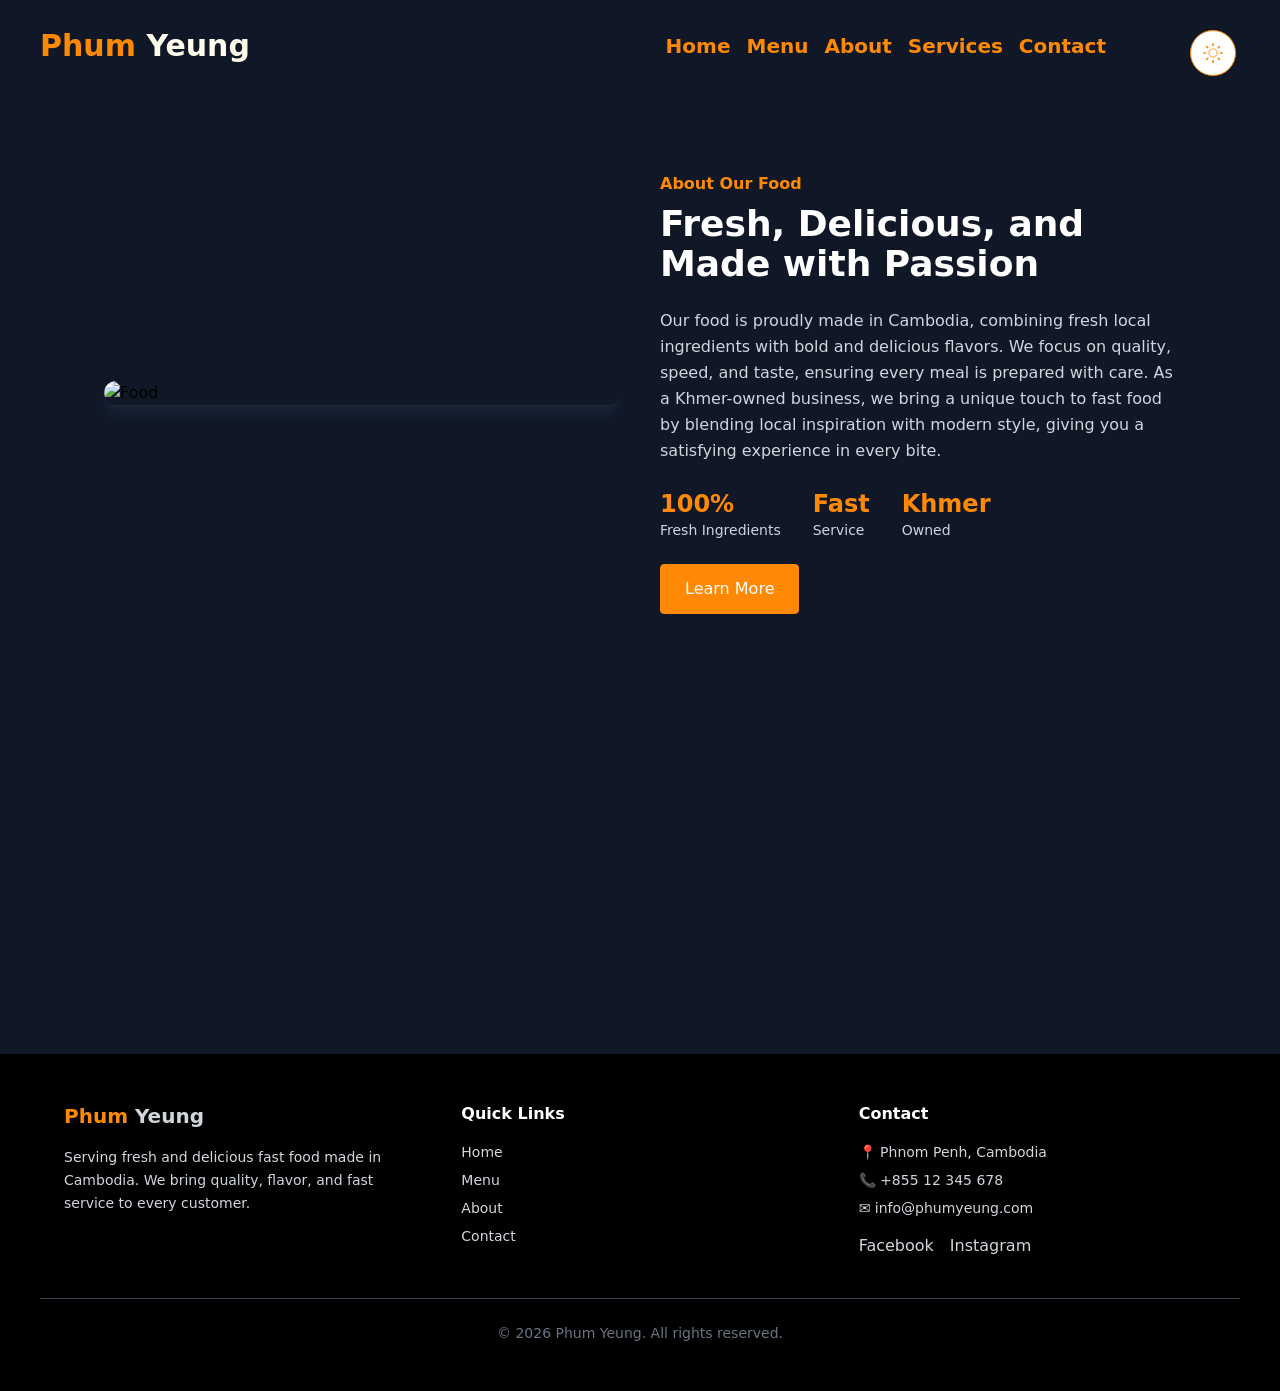
==== commit 936f4ae1: "add new file" ====
--- a/about.html
+++ b/about.html
@@ -3,7 +3,7 @@
   <head>
     <meta charset="UTF-8" />
     <meta name="viewport" content="width=device-width, initial-scale=1.0" />
-    <link rel="stylesheet" href="/src/output.css" />
+    <link rel="stylesheet" href="./src/output.css" />
     <title>ABOUT OUR FOOD</title>
   </head>
   <!--dark mode -->
@@ -23,11 +23,11 @@
       <div class="flex items-center gap-6 ">
       <nav
         class="flex flex-wrap gap-4 text-xl font-semibold text-[rgb(105,55,39)] px-6 md:px-10 py-4">
-        <a href="/index.html" class="text-orange-400 hover:text-[rgb(254,169,84)] transition">Home</a>
-        <a href="/menu.html" class=" text-orange-400 hover:text-[rgb(254,169,84)] transition">Menu</a>
-        <a href="/about.html" class="text-orange-400 hover:text-[rgb(254,169,84)] transition">About</a>
-        <a href="/service.html" class="text-orange-400 hover:text-[rgb(254,169,84)] transition">Services</a>
-        <a href="/contact.html" class="text-orange-400 hover:text-[rgb(254,169,84)] transition">Contact</a>
+        <a href="index.html" class="text-orange-400 hover:text-[rgb(254,169,84)] transition">Home</a>
+        <a href="menu.html" class=" text-orange-400 hover:text-[rgb(254,169,84)] transition">Menu</a>
+        <a href="about.html" class="text-orange-400 hover:text-[rgb(254,169,84)] transition">About</a>
+        <a href="service.html" class="text-orange-400 hover:text-[rgb(254,169,84)] transition">Services</a>
+        <a href="contact.html" class="text-orange-400 hover:text-[rgb(254,169,84)] transition">Contact</a>
         
       </nav>
 
@@ -85,7 +85,7 @@
       <!-- image -->
       <div>
         <img
-          src="pasta.png"
+          src=".pasta.png"
           alt="Food"
           class="rounded-xl shadow-lg dark:shadow-gray-800"
         />
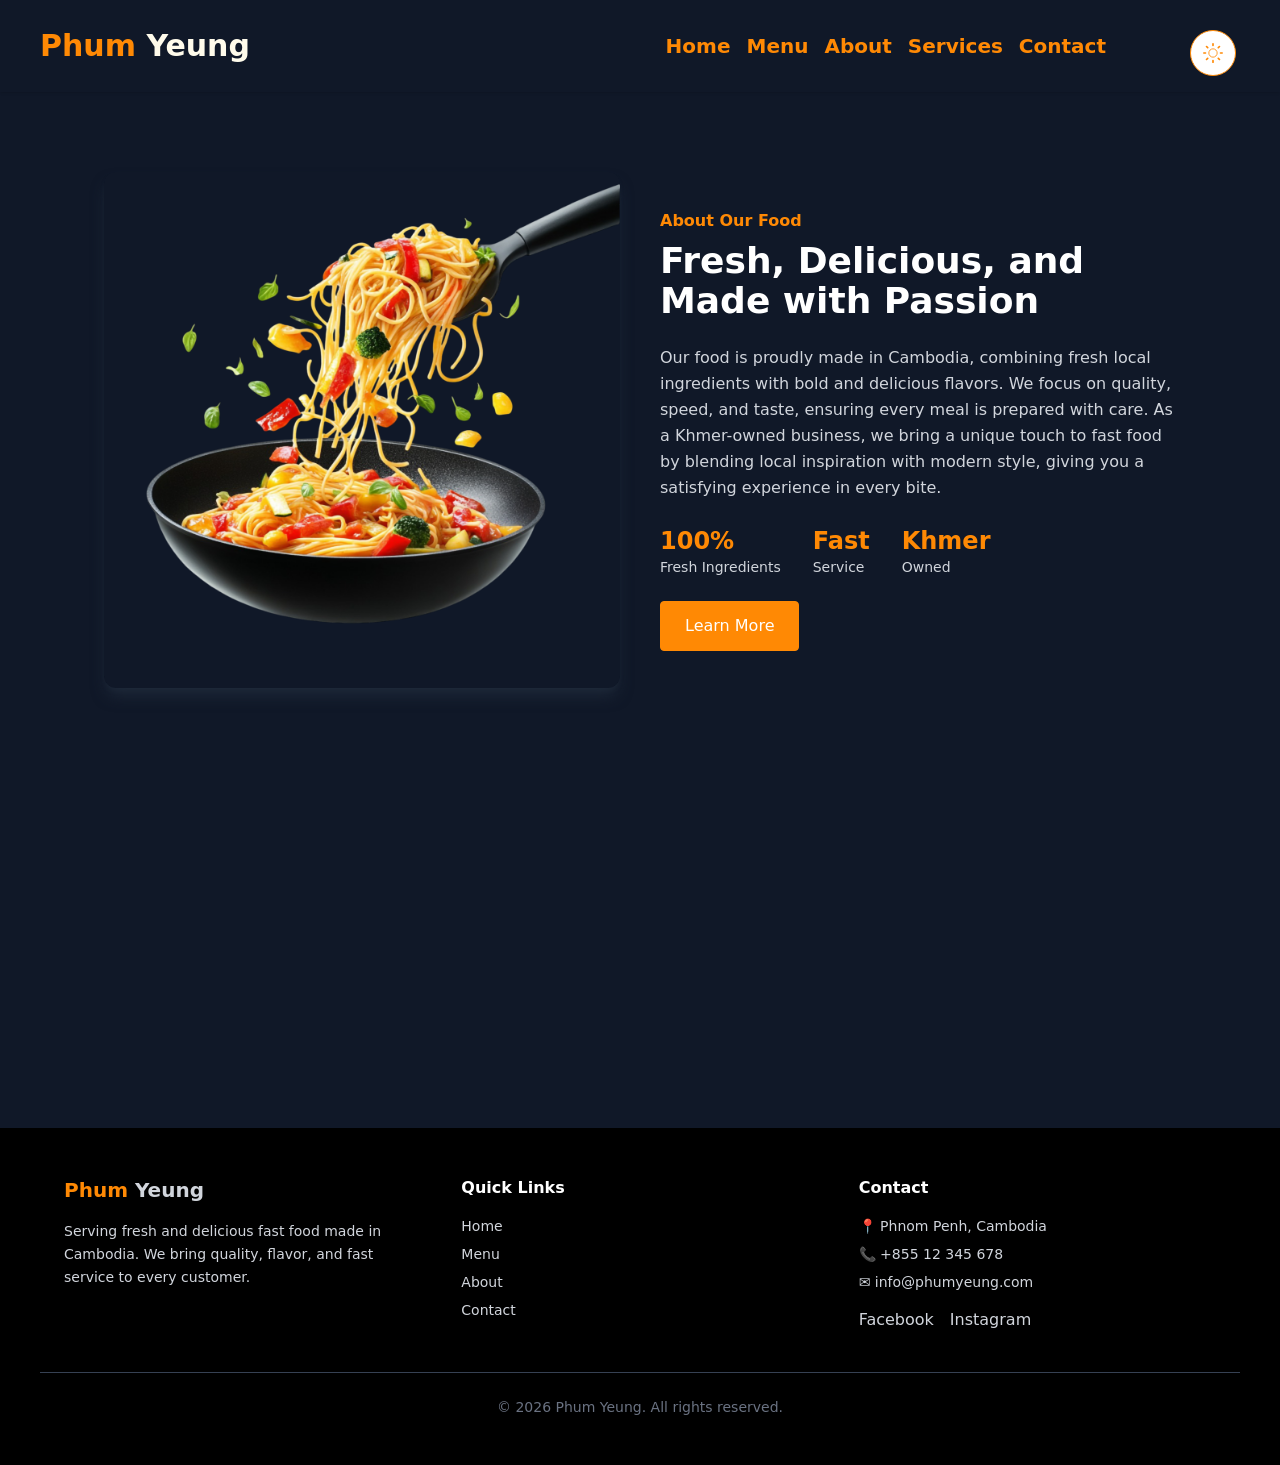
==== commit 0332d3a3: "add new file" ====
--- a/about.html
+++ b/about.html
@@ -85,7 +85,7 @@
       <!-- image -->
       <div>
         <img
-          src=".pasta.png"
+          src="pasta.png"
           alt="Food"
           class="rounded-xl shadow-lg dark:shadow-gray-800"
         />
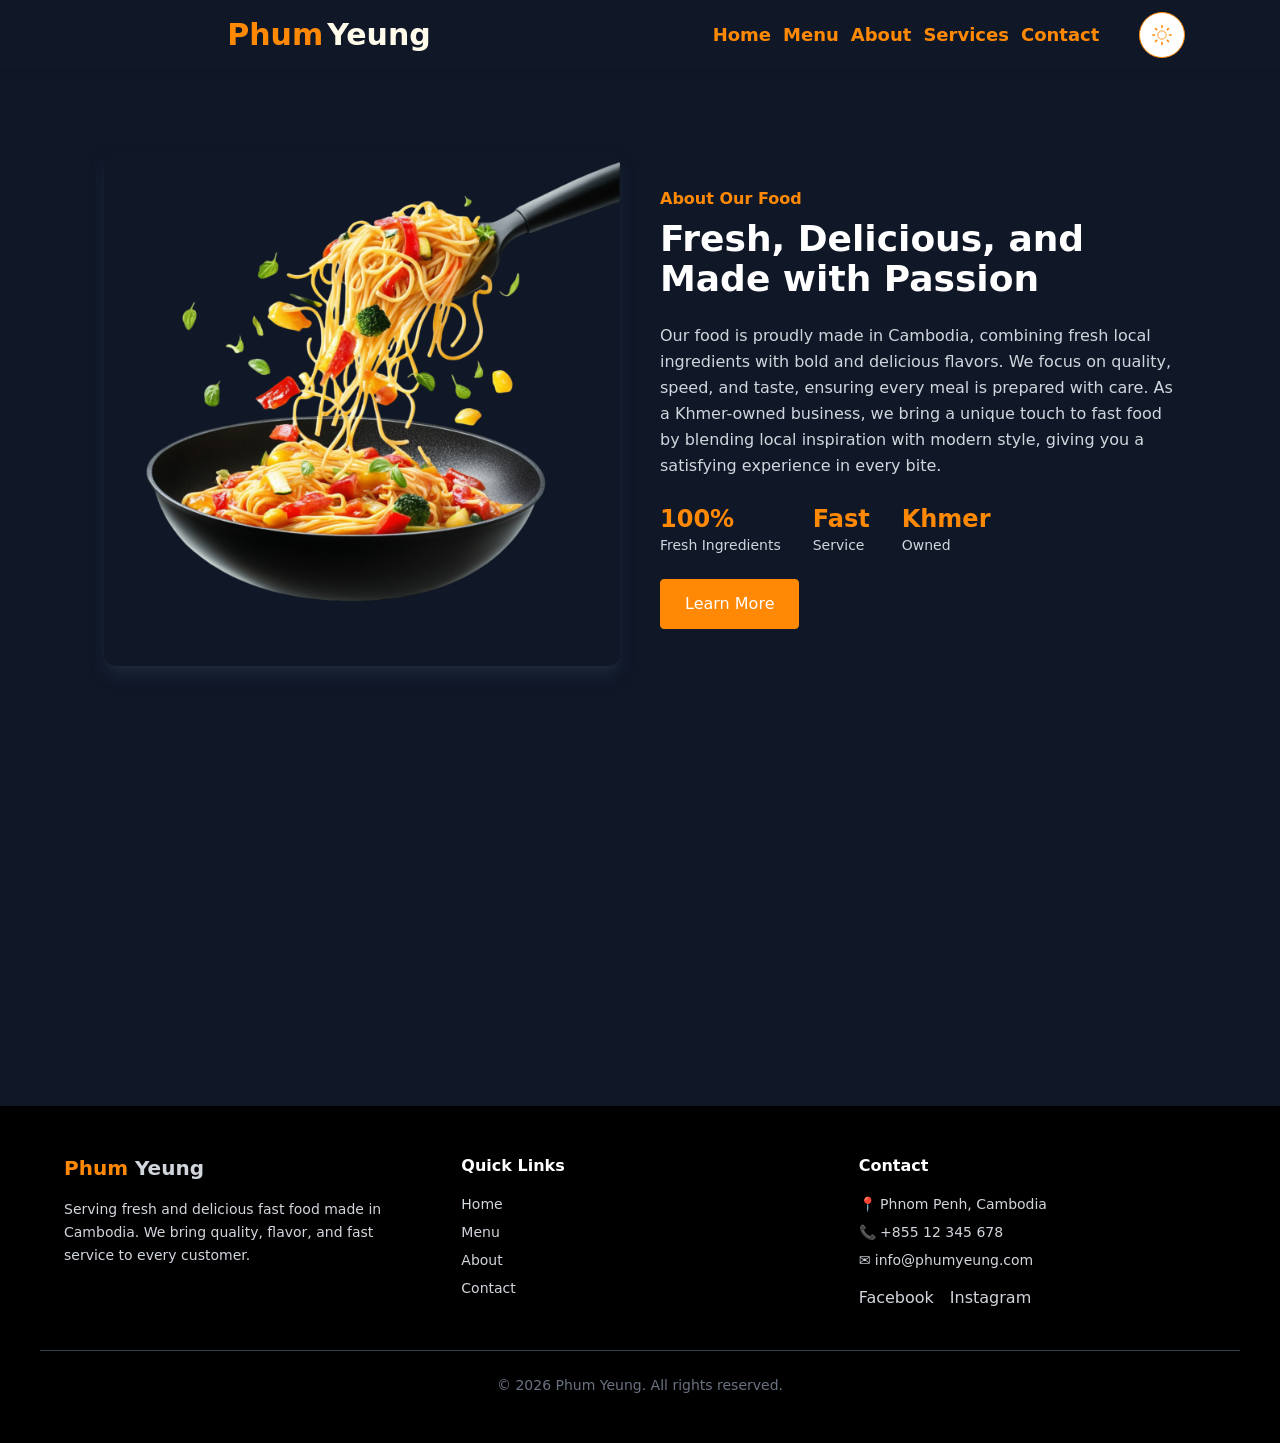
==== commit ed934a26: "added bew file" ====
--- a/about.html
+++ b/about.html
@@ -12,17 +12,22 @@
 
       <div class="sticky top-0 z-50 bg-amber-50 dark:bg-gray-900">
 
-        <!-- nav bar -->
+        <!-- logo -->
     <div
-      class="  px-10 py-4 flex items-center justify-between shadow-sm ">
-      <div class="text-3xl font-bold">
+      class="  px-6 py-3  flex flex-wrap items-center shadow-sm gap-3 justify-between">
+
+      <div class="text-xl sm:text-2xl md:text-3xl font-bold flex gap-1  justify-center flex-1">
+
         <span class="text-orange-400">Phum</span>
+        
         <span class="text-black dark:text-amber-50">Yeung</span>
-      </div>
-
-      <div class="flex items-center gap-6 ">
-      <nav
-        class="flex flex-wrap gap-4 text-xl font-semibold text-[rgb(105,55,39)] px-6 md:px-10 py-4">
+      
+      </div>
+      <!--right side nav-->
+      <div class="flex  items-center gap-3 sm:gap-5 flex-1 justify-center ">
+
+        <!--nav-->
+      <nav class="flex gap-3 text-sm sm:text-base md:text-lg font-semibold text-[rgb(105,55,39)] ">
         <a href="index.html" class="text-orange-400 hover:text-[rgb(254,169,84)] transition">Home</a>
         <a href="menu.html" class=" text-orange-400 hover:text-[rgb(254,169,84)] transition">Menu</a>
         <a href="about.html" class="text-orange-400 hover:text-[rgb(254,169,84)] transition">About</a>
@@ -80,7 +85,7 @@
 
     <!-- section -->
     <div
-      class="max-w-6xl mx-auto px-10 py-20 grid md:grid-cols-2 gap-10 items-center"
+      class="max-w-6xl mx-auto px-10 py-20 grid grid-cols-1 md:grid-cols-2 gap-10 items-center"
     >
       <!-- image -->
       <div>
@@ -139,7 +144,7 @@
 
     <!-- footer -->
     <footer class="bg-black text-gray-300 px-10 py-12 mt-90">
-      <div class="max-w-6xl mx-auto grid md:grid-cols-3 gap-10">
+      <div class="max-w-6xl mx-auto grid grid-cols-2 md:grid-cols-3 gap-10">
         <!-- brand -->
         <div>
           <h2 class="text-xl font-bold mb-4">
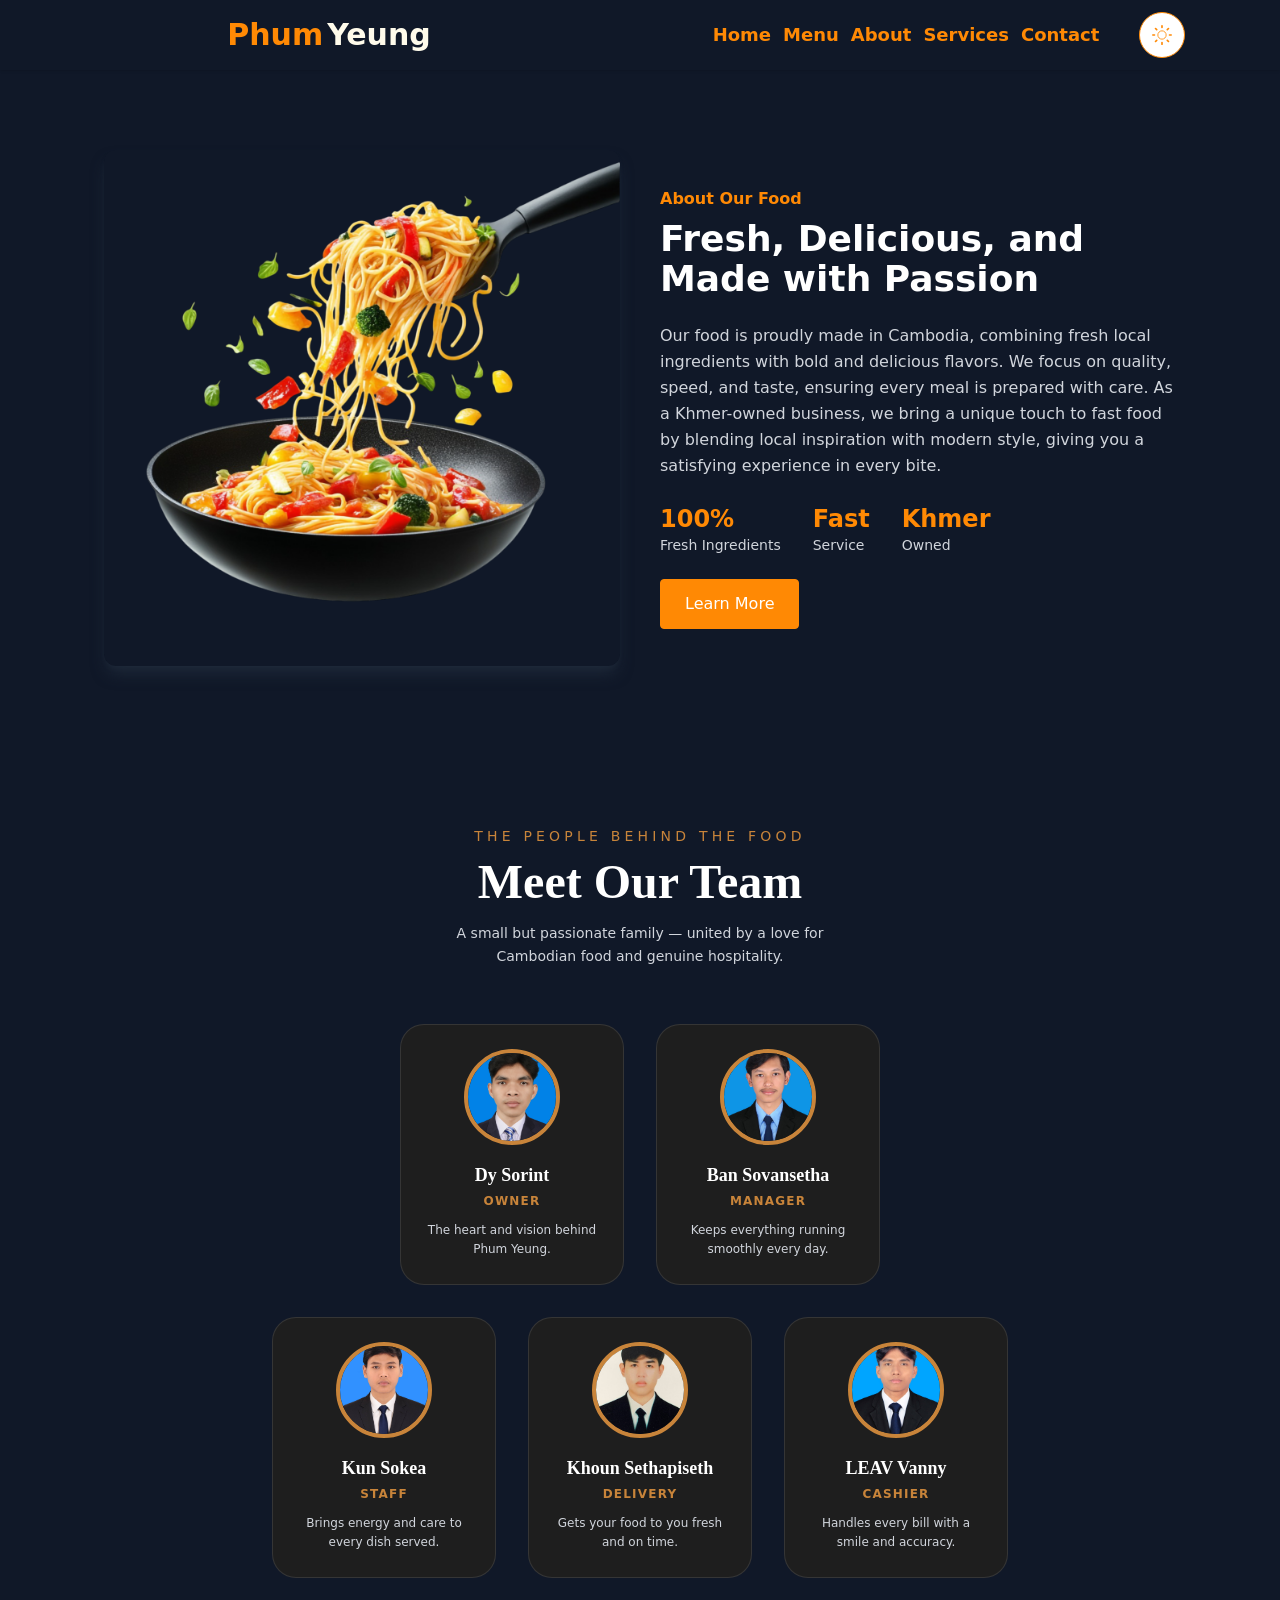
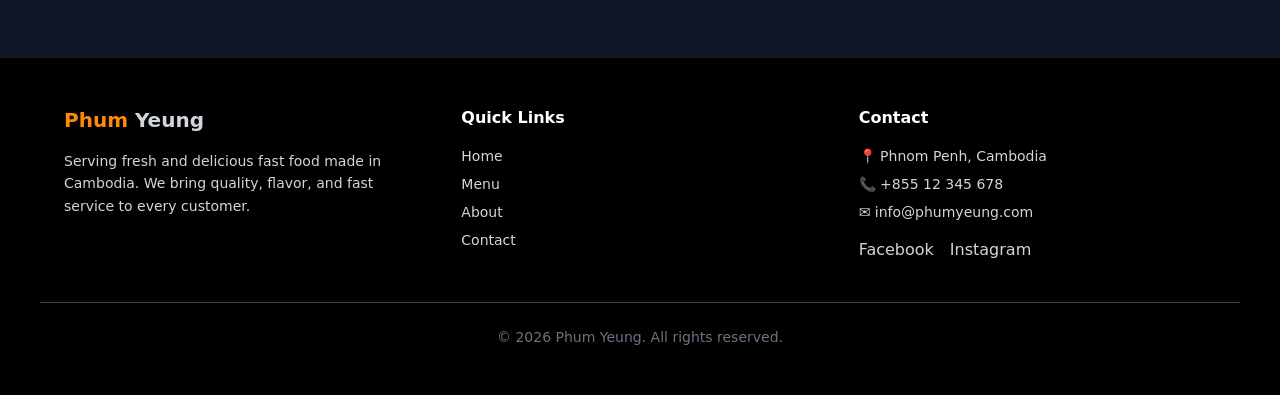
==== commit daf597d0: "update" ====
--- a/about.html
+++ b/about.html
@@ -104,7 +104,7 @@
           Fresh, Delicious, and Made with Passion
         </h2>
 
-        <p class="text-gray-600 mb-6 leading-relaxed dark:text-gray-300">
+        <p class="text-gray-600 mb-6 leading-relaxed  dark:text-gray-300 ">
           Our food is proudly made in Cambodia, combining fresh local
           ingredients with bold and delicious flavors. We focus on quality,
           speed, and taste, ensuring every meal is prepared with care. As a
@@ -142,8 +142,80 @@
       </div>
     </div>
 
+   
+
+<!-- Meet The Team -->
+<section class="py-20 px-6 bg-[#f5eee8] dark:bg-gray-900 text-white">
+  <div class="max-w-6xl mx-auto">
+
+    <!-- Heading -->
+    <div class="text-center mb-14">
+      <p class="text-[#c8843a] text-sm font-medium tracking-[0.3em] uppercase mb-3">The People Behind the Food</p>
+      <h2 class="text-gray-900 dark:text-white text-4xl md:text-5xl font-bold font-['Playfair_Display']">Meet Our Team</h2>
+      <p class=" text-gray-600 dark:text-gray-300 mt-4 max-w-md mx-auto text-sm leading-relaxed">
+        A small but passionate family — united by a love for Cambodian food and genuine hospitality.
+      </p>
+    </div>
+
+    <!-- Top row  2 members Owner and Manager -->
+    <div class="flex flex-wrap justify-center gap-8 mb-8">
+
+      <!-- Dy Sorint Owner -->
+      <div class="bg-white border dark:bg-[#1e1e1e]  border-white/10 rounded-3xl p-6 flex flex-col items-center text-center w-56 hover:border-[#c8843a]/50 hover:bg-white/10 transition-all duration-300">
+    
+        <img src="./TeamatePhoto/sorint.jpg" alt="Dy Sorint" class="w-24 h-24 rounded-full object-cover border-4 border-[#c8843a] mb-4">
+        <h3 class="text-gray-900 dark:text-white text-lg font-bold font-['Playfair_Display']">Dy Sorint</h3>
+        <span class="mt-1 text-xs font-semibold tracking-widest uppercase text-[#c8843a]">Owner</span>
+        <p class=" text-gray-600 dark:text-gray-300 text-xs mt-3 leading-relaxed">The heart and vision behind Phum Yeung.</p>
+      </div>
+
+      <!-- Ban Sovansetha Manager -->
+      <div class="bg-white border dark:bg-[#1e1e1e] border-white/10 rounded-3xl p-6 flex flex-col items-center text-center w-56 hover:border-[#c8843a]/50 hover:bg-white/10 transition-all duration-300">
+      
+        <img src="./TeamatePhoto/setha.jpg" alt="Ban Sovansetha" class="w-24 h-24 rounded-full object-cover border-4 border-[#c8843a] mb-4">
+        <h3 class="text-gray-900 dark:text-white text-lg font-bold font-['Playfair_Display']">Ban Sovansetha</h3>
+        <span class="mt-1 text-xs font-semibold tracking-widest uppercase text-[#c8843a]">Manager</span>
+        <p class=" text-gray-600 dark:text-gray-300 text-xs mt-3 leading-relaxed">Keeps everything running smoothly every day.</p>
+      </div>
+
+    </div>
+
+    <!-- Bottom row 3 members Staff + Delivery + Cashier -->
+    <div class="flex flex-wrap justify-center gap-8">
+
+      <!-- Kun Sokea Staff -->
+      <div class="bg-white border dark:bg-[#1e1e1e] border-white/10 rounded-3xl p-6 flex flex-col items-center text-center w-56 hover:border-[#c8843a]/50 hover:bg-white/10 transition-all duration-300">
+      
+        <img src="./TeamatePhoto/kun sokea.jpg" alt="Kun Sokea" class="w-24 h-24 rounded-full object-cover border-4 border-[#c8843a] mb-4">
+        <h3 class="text-gray-900 dark:text-white text-lg font-bold font-['Playfair_Display']">Kun Sokea</h3>
+        <span class="mt-1 text-xs font-semibold tracking-widest uppercase text-[#c8843a]">Staff</span>
+        <p class=" text-gray-600 dark:text-gray-300 text-xs mt-3 leading-relaxed">Brings energy and care to every dish served.</p>
+      </div>
+
+      <!-- Khoun Sethapiseth Delivery -->
+      <div class="bg-white border dark:bg-[#1e1e1e] border-white/10 rounded-3xl p-6 flex flex-col items-center text-center w-56 hover:border-[#c8843a]/50 hover:bg-white/10 transition-all duration-300">
+        
+        <img src="./TeamatePhoto/piseth.jpg" alt="Khoun Sethapiseth" class="w-24 h-24 rounded-full object-cover border-4 border-[#c8843a] mb-4">
+        <h3 class="text-gray-900 dark:text-white text-lg font-bold font-['Playfair_Display']">Khoun Sethapiseth</h3>
+        <span class="mt-1 text-xs font-semibold tracking-widest uppercase text-[#c8843a]">Delivery</span>
+        <p class=" text-gray-600 dark:text-gray-300 text-xs mt-3 leading-relaxed">Gets your food to you fresh and on time.</p>
+      </div>
+
+      <!-- LEAV Vanny Cashier -->
+      <div class="bg-white border dark:bg-[#1e1e1e] border-white/10 rounded-3xl p-6 flex flex-col items-center text-center w-56 hover:border-[#c8843a]/50 hover:bg-white/10 transition-all duration-300">
+        
+        <img src="./TeamatePhoto/vanny.jpg" alt="LEAV Vanny" class="w-24 h-24 rounded-full object-cover border-4 border-[#c8843a] mb-4">
+        <h3 class="text-gray-900 dark:text-white text-lg font-bold font-['Playfair_Display']">LEAV Vanny</h3>
+        <span class="mt-1 text-xs font-semibold tracking-widest uppercase text-[#c8843a]">Cashier</span>
+        <p class=" text-gray-600 dark:text-gray-300 text-xs mt-3 leading-relaxed">Handles every bill with a smile and accuracy.</p>
+      </img>
+
+    </div>
+  </div>
+</section>
+
     <!-- footer -->
-    <footer class="bg-black text-gray-300 px-10 py-12 mt-90">
+    <footer class="bg-black text-gray-300 px-10 py-12 mt-auto">
       <div class="max-w-6xl mx-auto grid grid-cols-2 md:grid-cols-3 gap-10">
         <!-- brand -->
         <div>
--- a/src/output.css
+++ b/src/output.css
@@ -0,0 +1,1739 @@
+/*! tailwindcss v4.2.2 | MIT License | https://tailwindcss.com */
+@layer properties;
+@layer theme, base, components, utilities;
+@layer theme {
+  :root, :host {
+    --font-sans: ui-sans-serif, system-ui, sans-serif, "Apple Color Emoji",
+      "Segoe UI Emoji", "Segoe UI Symbol", "Noto Color Emoji";
+    --font-mono: ui-monospace, SFMono-Regular, Menlo, Monaco, Consolas, "Liberation Mono",
+      "Courier New", monospace;
+    --color-orange-100: oklch(95.4% 0.038 75.164);
+    --color-orange-400: oklch(75% 0.183 55.934);
+    --color-orange-500: oklch(70.5% 0.213 47.604);
+    --color-amber-50: oklch(98.7% 0.022 95.277);
+    --color-green-100: oklch(96.2% 0.044 156.743);
+    --color-green-400: oklch(79.2% 0.209 151.711);
+    --color-green-500: oklch(72.3% 0.219 149.579);
+    --color-green-700: oklch(52.7% 0.154 150.069);
+    --color-green-900: oklch(39.3% 0.095 152.535);
+    --color-emerald-600: oklch(59.6% 0.145 163.225);
+    --color-sky-400: oklch(74.6% 0.16 232.661);
+    --color-sky-500: oklch(68.5% 0.169 237.323);
+    --color-blue-600: oklch(54.6% 0.245 262.881);
+    --color-purple-600: oklch(55.8% 0.288 302.321);
+    --color-pink-400: oklch(71.8% 0.202 349.761);
+    --color-pink-500: oklch(65.6% 0.241 354.308);
+    --color-rose-500: oklch(64.5% 0.246 16.439);
+    --color-gray-200: oklch(92.8% 0.006 264.531);
+    --color-gray-300: oklch(87.2% 0.01 258.338);
+    --color-gray-400: oklch(70.7% 0.022 261.325);
+    --color-gray-500: oklch(55.1% 0.027 264.364);
+    --color-gray-600: oklch(44.6% 0.03 256.802);
+    --color-gray-700: oklch(37.3% 0.034 259.733);
+    --color-gray-800: oklch(27.8% 0.033 256.848);
+    --color-gray-900: oklch(21% 0.034 264.665);
+    --color-black: #000;
+    --color-white: #fff;
+    --spacing: 0.25rem;
+    --container-md: 28rem;
+    --container-2xl: 42rem;
+    --container-3xl: 48rem;
+    --container-4xl: 56rem;
+    --container-5xl: 64rem;
+    --container-6xl: 72rem;
+    --container-7xl: 80rem;
+    --text-xs: 0.75rem;
+    --text-xs--line-height: calc(1 / 0.75);
+    --text-sm: 0.875rem;
+    --text-sm--line-height: calc(1.25 / 0.875);
+    --text-base: 1rem;
+    --text-base--line-height: calc(1.5 / 1);
+    --text-lg: 1.125rem;
+    --text-lg--line-height: calc(1.75 / 1.125);
+    --text-xl: 1.25rem;
+    --text-xl--line-height: calc(1.75 / 1.25);
+    --text-2xl: 1.5rem;
+    --text-2xl--line-height: calc(2 / 1.5);
+    --text-3xl: 1.875rem;
+    --text-3xl--line-height: calc(2.25 / 1.875);
+    --text-4xl: 2.25rem;
+    --text-4xl--line-height: calc(2.5 / 2.25);
+    --text-5xl: 3rem;
+    --text-5xl--line-height: 1;
+    --text-7xl: 4.5rem;
+    --text-7xl--line-height: 1;
+    --font-weight-medium: 500;
+    --font-weight-semibold: 600;
+    --font-weight-bold: 700;
+    --font-weight-black: 900;
+    --tracking-widest: 0.1em;
+    --leading-tight: 1.25;
+    --leading-relaxed: 1.625;
+    --radius-xl: 0.75rem;
+    --radius-2xl: 1rem;
+    --radius-3xl: 1.5rem;
+    --animate-pulse: pulse 2s cubic-bezier(0.4, 0, 0.6, 1) infinite;
+    --default-transition-duration: 150ms;
+    --default-transition-timing-function: cubic-bezier(0.4, 0, 0.2, 1);
+    --default-font-family: var(--font-sans);
+    --default-mono-font-family: var(--font-mono);
+  }
+}
+@layer base {
+  *, ::after, ::before, ::backdrop, ::file-selector-button {
+    box-sizing: border-box;
+    margin: 0;
+    padding: 0;
+    border: 0 solid;
+  }
+  html, :host {
+    line-height: 1.5;
+    -webkit-text-size-adjust: 100%;
+    tab-size: 4;
+    font-family: var(--default-font-family, ui-sans-serif, system-ui, sans-serif, "Apple Color Emoji", "Segoe UI Emoji", "Segoe UI Symbol", "Noto Color Emoji");
+    font-feature-settings: var(--default-font-feature-settings, normal);
+    font-variation-settings: var(--default-font-variation-settings, normal);
+    -webkit-tap-highlight-color: transparent;
+  }
+  hr {
+    height: 0;
+    color: inherit;
+    border-top-width: 1px;
+  }
+  abbr:where([title]) {
+    -webkit-text-decoration: underline dotted;
+    text-decoration: underline dotted;
+  }
+  h1, h2, h3, h4, h5, h6 {
+    font-size: inherit;
+    font-weight: inherit;
+  }
+  a {
+    color: inherit;
+    -webkit-text-decoration: inherit;
+    text-decoration: inherit;
+  }
+  b, strong {
+    font-weight: bolder;
+  }
+  code, kbd, samp, pre {
+    font-family: var(--default-mono-font-family, ui-monospace, SFMono-Regular, Menlo, Monaco, Consolas, "Liberation Mono", "Courier New", monospace);
+    font-feature-settings: var(--default-mono-font-feature-settings, normal);
+    font-variation-settings: var(--default-mono-font-variation-settings, normal);
+    font-size: 1em;
+  }
+  small {
+    font-size: 80%;
+  }
+  sub, sup {
+    font-size: 75%;
+    line-height: 0;
+    position: relative;
+    vertical-align: baseline;
+  }
+  sub {
+    bottom: -0.25em;
+  }
+  sup {
+    top: -0.5em;
+  }
+  table {
+    text-indent: 0;
+    border-color: inherit;
+    border-collapse: collapse;
+  }
+  :-moz-focusring {
+    outline: auto;
+  }
+  progress {
+    vertical-align: baseline;
+  }
+  summary {
+    display: list-item;
+  }
+  ol, ul, menu {
+    list-style: none;
+  }
+  img, svg, video, canvas, audio, iframe, embed, object {
+    display: block;
+    vertical-align: middle;
+  }
+  img, video {
+    max-width: 100%;
+    height: auto;
+  }
+  button, input, select, optgroup, textarea, ::file-selector-button {
+    font: inherit;
+    font-feature-settings: inherit;
+    font-variation-settings: inherit;
+    letter-spacing: inherit;
+    color: inherit;
+    border-radius: 0;
+    background-color: transparent;
+    opacity: 1;
+  }
+  :where(select:is([multiple], [size])) optgroup {
+    font-weight: bolder;
+  }
+  :where(select:is([multiple], [size])) optgroup option {
+    padding-inline-start: 20px;
+  }
+  ::file-selector-button {
+    margin-inline-end: 4px;
+  }
+  ::placeholder {
+    opacity: 1;
+  }
+  @supports (not (-webkit-appearance: -apple-pay-button))  or (contain-intrinsic-size: 1px) {
+    ::placeholder {
+      color: currentcolor;
+      @supports (color: color-mix(in lab, red, red)) {
+        color: color-mix(in oklab, currentcolor 50%, transparent);
+      }
+    }
+  }
+  textarea {
+    resize: vertical;
+  }
+  ::-webkit-search-decoration {
+    -webkit-appearance: none;
+  }
+  ::-webkit-date-and-time-value {
+    min-height: 1lh;
+    text-align: inherit;
+  }
+  ::-webkit-datetime-edit {
+    display: inline-flex;
+  }
+  ::-webkit-datetime-edit-fields-wrapper {
+    padding: 0;
+  }
+  ::-webkit-datetime-edit, ::-webkit-datetime-edit-year-field, ::-webkit-datetime-edit-month-field, ::-webkit-datetime-edit-day-field, ::-webkit-datetime-edit-hour-field, ::-webkit-datetime-edit-minute-field, ::-webkit-datetime-edit-second-field, ::-webkit-datetime-edit-millisecond-field, ::-webkit-datetime-edit-meridiem-field {
+    padding-block: 0;
+  }
+  ::-webkit-calendar-picker-indicator {
+    line-height: 1;
+  }
+  :-moz-ui-invalid {
+    box-shadow: none;
+  }
+  button, input:where([type="button"], [type="reset"], [type="submit"]), ::file-selector-button {
+    appearance: button;
+  }
+  ::-webkit-inner-spin-button, ::-webkit-outer-spin-button {
+    height: auto;
+  }
+  [hidden]:where(:not([hidden="until-found"])) {
+    display: none !important;
+  }
+}
+@layer utilities {
+  .absolute {
+    position: absolute;
+  }
+  .relative {
+    position: relative;
+  }
+  .sticky {
+    position: sticky;
+  }
+  .inset-0 {
+    inset: calc(var(--spacing) * 0);
+  }
+  .-top-2 {
+    top: calc(var(--spacing) * -2);
+  }
+  .top-0 {
+    top: calc(var(--spacing) * 0);
+  }
+  .top-1 {
+    top: calc(var(--spacing) * 1);
+  }
+  .top-1\/2 {
+    top: calc(1 / 2 * 100%);
+  }
+  .top-3 {
+    top: calc(var(--spacing) * 3);
+  }
+  .top-4 {
+    top: calc(var(--spacing) * 4);
+  }
+  .top-10 {
+    top: calc(var(--spacing) * 10);
+  }
+  .top-18 {
+    top: calc(var(--spacing) * 18);
+  }
+  .-right-2 {
+    right: calc(var(--spacing) * -2);
+  }
+  .right-1 {
+    right: calc(var(--spacing) * 1);
+  }
+  .right-1\/6 {
+    right: calc(1 / 6 * 100%);
+  }
+  .right-3 {
+    right: calc(var(--spacing) * 3);
+  }
+  .right-4 {
+    right: calc(var(--spacing) * 4);
+  }
+  .right-8 {
+    right: calc(var(--spacing) * 8);
+  }
+  .bottom-0 {
+    bottom: calc(var(--spacing) * 0);
+  }
+  .left-1 {
+    left: calc(var(--spacing) * 1);
+  }
+  .left-1\/2 {
+    left: calc(1 / 2 * 100%);
+  }
+  .left-1\/6 {
+    left: calc(1 / 6 * 100%);
+  }
+  .left-8 {
+    left: calc(var(--spacing) * 8);
+  }
+  .z-10 {
+    z-index: 10;
+  }
+  .z-40 {
+    z-index: 40;
+  }
+  .z-50 {
+    z-index: 50;
+  }
+  .col-span-2 {
+    grid-column: span 2 / span 2;
+  }
+  .row-span-2 {
+    grid-row: span 2 / span 2;
+  }
+  .mx-auto {
+    margin-inline: auto;
+  }
+  .mt-0 {
+    margin-top: calc(var(--spacing) * 0);
+  }
+  .mt-0\.5 {
+    margin-top: calc(var(--spacing) * 0.5);
+  }
+  .mt-1 {
+    margin-top: calc(var(--spacing) * 1);
+  }
+  .mt-2 {
+    margin-top: calc(var(--spacing) * 2);
+  }
+  .mt-3 {
+    margin-top: calc(var(--spacing) * 3);
+  }
+  .mt-4 {
+    margin-top: calc(var(--spacing) * 4);
+  }
+  .mt-6 {
+    margin-top: calc(var(--spacing) * 6);
+  }
+  .mt-10 {
+    margin-top: calc(var(--spacing) * 10);
+  }
+  .mt-12 {
+    margin-top: calc(var(--spacing) * 12);
+  }
+  .mt-90 {
+    margin-top: calc(var(--spacing) * 90);
+  }
+  .mt-auto {
+    margin-top: auto;
+  }
+  .mr-1 {
+    margin-right: calc(var(--spacing) * 1);
+  }
+  .mb-1 {
+    margin-bottom: calc(var(--spacing) * 1);
+  }
+  .mb-2 {
+    margin-bottom: calc(var(--spacing) * 2);
+  }
+  .mb-3 {
+    margin-bottom: calc(var(--spacing) * 3);
+  }
+  .mb-4 {
+    margin-bottom: calc(var(--spacing) * 4);
+  }
+  .mb-6 {
+    margin-bottom: calc(var(--spacing) * 6);
+  }
+  .mb-8 {
+    margin-bottom: calc(var(--spacing) * 8);
+  }
+  .mb-12 {
+    margin-bottom: calc(var(--spacing) * 12);
+  }
+  .mb-14 {
+    margin-bottom: calc(var(--spacing) * 14);
+  }
+  .ml-5 {
+    margin-left: calc(var(--spacing) * 5);
+  }
+  .flex {
+    display: flex;
+  }
+  .grid {
+    display: grid;
+  }
+  .hidden {
+    display: none;
+  }
+  .inline-block {
+    display: inline-block;
+  }
+  .inline-flex {
+    display: inline-flex;
+  }
+  .table {
+    display: table;
+  }
+  .h-2 {
+    height: calc(var(--spacing) * 2);
+  }
+  .h-4 {
+    height: calc(var(--spacing) * 4);
+  }
+  .h-5 {
+    height: calc(var(--spacing) * 5);
+  }
+  .h-6 {
+    height: calc(var(--spacing) * 6);
+  }
+  .h-10 {
+    height: calc(var(--spacing) * 10);
+  }
+  .h-12 {
+    height: calc(var(--spacing) * 12);
+  }
+  .h-20 {
+    height: calc(var(--spacing) * 20);
+  }
+  .h-24 {
+    height: calc(var(--spacing) * 24);
+  }
+  .h-36 {
+    height: calc(var(--spacing) * 36);
+  }
+  .h-48 {
+    height: calc(var(--spacing) * 48);
+  }
+  .h-52 {
+    height: calc(var(--spacing) * 52);
+  }
+  .h-56 {
+    height: calc(var(--spacing) * 56);
+  }
+  .h-64 {
+    height: calc(var(--spacing) * 64);
+  }
+  .h-72 {
+    height: calc(var(--spacing) * 72);
+  }
+  .h-100 {
+    height: calc(var(--spacing) * 100);
+  }
+  .h-full {
+    height: 100%;
+  }
+  .h-px {
+    height: 1px;
+  }
+  .min-h-screen {
+    min-height: 100vh;
+  }
+  .w-2 {
+    width: calc(var(--spacing) * 2);
+  }
+  .w-4 {
+    width: calc(var(--spacing) * 4);
+  }
+  .w-5 {
+    width: calc(var(--spacing) * 5);
+  }
+  .w-6 {
+    width: calc(var(--spacing) * 6);
+  }
+  .w-10 {
+    width: calc(var(--spacing) * 10);
+  }
+  .w-12 {
+    width: calc(var(--spacing) * 12);
+  }
+  .w-20 {
+    width: calc(var(--spacing) * 20);
+  }
+  .w-24 {
+    width: calc(var(--spacing) * 24);
+  }
+  .w-48 {
+    width: calc(var(--spacing) * 48);
+  }
+  .w-56 {
+    width: calc(var(--spacing) * 56);
+  }
+  .w-64 {
+    width: calc(var(--spacing) * 64);
+  }
+  .w-full {
+    width: 100%;
+  }
+  .max-w-2xl {
+    max-width: var(--container-2xl);
+  }
+  .max-w-3xl {
+    max-width: var(--container-3xl);
+  }
+  .max-w-4xl {
+    max-width: var(--container-4xl);
+  }
+  .max-w-5xl {
+    max-width: var(--container-5xl);
+  }
+  .max-w-6xl {
+    max-width: var(--container-6xl);
+  }
+  .max-w-7xl {
+    max-width: var(--container-7xl);
+  }
+  .max-w-md {
+    max-width: var(--container-md);
+  }
+  .flex-1 {
+    flex: 1;
+  }
+  .flex-shrink {
+    flex-shrink: 1;
+  }
+  .shrink-0 {
+    flex-shrink: 0;
+  }
+  .border-collapse {
+    border-collapse: collapse;
+  }
+  .-translate-x-1 {
+    --tw-translate-x: calc(var(--spacing) * -1);
+    translate: var(--tw-translate-x) var(--tw-translate-y);
+  }
+  .-translate-x-1\/2 {
+    --tw-translate-x: calc(calc(1 / 2 * 100%) * -1);
+    translate: var(--tw-translate-x) var(--tw-translate-y);
+  }
+  .-translate-y-1 {
+    --tw-translate-y: calc(var(--spacing) * -1);
+    translate: var(--tw-translate-x) var(--tw-translate-y);
+  }
+  .-translate-y-1\/2 {
+    --tw-translate-y: calc(calc(1 / 2 * 100%) * -1);
+    translate: var(--tw-translate-x) var(--tw-translate-y);
+  }
+  .-rotate-2 {
+    rotate: calc(2deg * -1);
+  }
+  .rotate-3 {
+    rotate: 3deg;
+  }
+  .animate-pulse {
+    animation: var(--animate-pulse);
+  }
+  .resize {
+    resize: both;
+  }
+  .resize-none {
+    resize: none;
+  }
+  .grid-cols-1 {
+    grid-template-columns: repeat(1, minmax(0, 1fr));
+  }
+  .grid-cols-2 {
+    grid-template-columns: repeat(2, minmax(0, 1fr));
+  }
+  .grid-cols-4 {
+    grid-template-columns: repeat(4, minmax(0, 1fr));
+  }
+  .flex-col {
+    flex-direction: column;
+  }
+  .flex-wrap {
+    flex-wrap: wrap;
+  }
+  .items-center {
+    align-items: center;
+  }
+  .items-start {
+    align-items: flex-start;
+  }
+  .justify-between {
+    justify-content: space-between;
+  }
+  .justify-center {
+    justify-content: center;
+  }
+  .gap-1 {
+    gap: calc(var(--spacing) * 1);
+  }
+  .gap-2 {
+    gap: calc(var(--spacing) * 2);
+  }
+  .gap-3 {
+    gap: calc(var(--spacing) * 3);
+  }
+  .gap-4 {
+    gap: calc(var(--spacing) * 4);
+  }
+  .gap-5 {
+    gap: calc(var(--spacing) * 5);
+  }
+  .gap-6 {
+    gap: calc(var(--spacing) * 6);
+  }
+  .gap-8 {
+    gap: calc(var(--spacing) * 8);
+  }
+  .gap-10 {
+    gap: calc(var(--spacing) * 10);
+  }
+  .gap-12 {
+    gap: calc(var(--spacing) * 12);
+  }
+  .gap-16 {
+    gap: calc(var(--spacing) * 16);
+  }
+  .space-y-2 {
+    :where(& > :not(:last-child)) {
+      --tw-space-y-reverse: 0;
+      margin-block-start: calc(calc(var(--spacing) * 2) * var(--tw-space-y-reverse));
+      margin-block-end: calc(calc(var(--spacing) * 2) * calc(1 - var(--tw-space-y-reverse)));
+    }
+  }
+  .space-y-3 {
+    :where(& > :not(:last-child)) {
+      --tw-space-y-reverse: 0;
+      margin-block-start: calc(calc(var(--spacing) * 3) * var(--tw-space-y-reverse));
+      margin-block-end: calc(calc(var(--spacing) * 3) * calc(1 - var(--tw-space-y-reverse)));
+    }
+  }
+  .space-y-4 {
+    :where(& > :not(:last-child)) {
+      --tw-space-y-reverse: 0;
+      margin-block-start: calc(calc(var(--spacing) * 4) * var(--tw-space-y-reverse));
+      margin-block-end: calc(calc(var(--spacing) * 4) * calc(1 - var(--tw-space-y-reverse)));
+    }
+  }
+  .space-x-4 {
+    :where(& > :not(:last-child)) {
+      --tw-space-x-reverse: 0;
+      margin-inline-start: calc(calc(var(--spacing) * 4) * var(--tw-space-x-reverse));
+      margin-inline-end: calc(calc(var(--spacing) * 4) * calc(1 - var(--tw-space-x-reverse)));
+    }
+  }
+  .overflow-hidden {
+    overflow: hidden;
+  }
+  .overflow-x-auto {
+    overflow-x: auto;
+  }
+  .rounded {
+    border-radius: 0.25rem;
+  }
+  .rounded-2xl {
+    border-radius: var(--radius-2xl);
+  }
+  .rounded-3xl {
+    border-radius: var(--radius-3xl);
+  }
+  .rounded-full {
+    border-radius: calc(infinity * 1px);
+  }
+  .rounded-xl {
+    border-radius: var(--radius-xl);
+  }
+  .border {
+    border-style: var(--tw-border-style);
+    border-width: 1px;
+  }
+  .border-2 {
+    border-style: var(--tw-border-style);
+    border-width: 2px;
+  }
+  .border-4 {
+    border-style: var(--tw-border-style);
+    border-width: 4px;
+  }
+  .border-t {
+    border-top-style: var(--tw-border-style);
+    border-top-width: 1px;
+  }
+  .border-b {
+    border-bottom-style: var(--tw-border-style);
+    border-bottom-width: 1px;
+  }
+  .border-\[\#c8843a\] {
+    border-color: #c8843a;
+  }
+  .border-\[\#c8843a\]\/40 {
+    border-color: color-mix(in oklab, #c8843a 40%, transparent);
+  }
+  .border-blue-600 {
+    border-color: var(--color-blue-600);
+  }
+  .border-blue-600\/40 {
+    border-color: color-mix(in srgb, oklch(54.6% 0.245 262.881) 40%, transparent);
+    @supports (color: color-mix(in lab, red, red)) {
+      border-color: color-mix(in oklab, var(--color-blue-600) 40%, transparent);
+    }
+  }
+  .border-emerald-600 {
+    border-color: var(--color-emerald-600);
+  }
+  .border-emerald-600\/40 {
+    border-color: color-mix(in srgb, oklch(59.6% 0.145 163.225) 40%, transparent);
+    @supports (color: color-mix(in lab, red, red)) {
+      border-color: color-mix(in oklab, var(--color-emerald-600) 40%, transparent);
+    }
+  }
+  .border-gray-200 {
+    border-color: var(--color-gray-200);
+  }
+  .border-gray-300 {
+    border-color: var(--color-gray-300);
+  }
+  .border-gray-700 {
+    border-color: var(--color-gray-700);
+  }
+  .border-orange-400 {
+    border-color: var(--color-orange-400);
+  }
+  .border-purple-600 {
+    border-color: var(--color-purple-600);
+  }
+  .border-purple-600\/40 {
+    border-color: color-mix(in srgb, oklch(55.8% 0.288 302.321) 40%, transparent);
+    @supports (color: color-mix(in lab, red, red)) {
+      border-color: color-mix(in oklab, var(--color-purple-600) 40%, transparent);
+    }
+  }
+  .border-rose-500 {
+    border-color: var(--color-rose-500);
+  }
+  .border-rose-500\/40 {
+    border-color: color-mix(in srgb, oklch(64.5% 0.246 16.439) 40%, transparent);
+    @supports (color: color-mix(in lab, red, red)) {
+      border-color: color-mix(in oklab, var(--color-rose-500) 40%, transparent);
+    }
+  }
+  .border-white {
+    border-color: var(--color-white);
+  }
+  .border-white\/10 {
+    border-color: color-mix(in srgb, #fff 10%, transparent);
+    @supports (color: color-mix(in lab, red, red)) {
+      border-color: color-mix(in oklab, var(--color-white) 10%, transparent);
+    }
+  }
+  .border-white\/30 {
+    border-color: color-mix(in srgb, #fff 30%, transparent);
+    @supports (color: color-mix(in lab, red, red)) {
+      border-color: color-mix(in oklab, var(--color-white) 30%, transparent);
+    }
+  }
+  .bg-\[\#1a1a1a\] {
+    background-color: #1a1a1a;
+  }
+  .bg-\[\#1877F2\]\/20 {
+    background-color: color-mix(in oklab, #1877F2 20%, transparent);
+  }
+  .bg-\[\#c8843a\] {
+    background-color: #c8843a;
+  }
+  .bg-\[\#c8843a\]\/10 {
+    background-color: color-mix(in oklab, #c8843a 10%, transparent);
+  }
+  .bg-\[\#c8843a\]\/15 {
+    background-color: color-mix(in oklab, #c8843a 15%, transparent);
+  }
+  .bg-\[\#c8843a\]\/20 {
+    background-color: color-mix(in oklab, #c8843a 20%, transparent);
+  }
+  .bg-\[\#c8843a\]\/30 {
+    background-color: color-mix(in oklab, #c8843a 30%, transparent);
+  }
+  .bg-\[\#f5eee8\] {
+    background-color: #f5eee8;
+  }
+  .bg-\[\#fdf6ec\] {
+    background-color: #fdf6ec;
+  }
+  .bg-amber-50 {
+    background-color: var(--color-amber-50);
+  }
+  .bg-black {
+    background-color: var(--color-black);
+  }
+  .bg-blue-600 {
+    background-color: var(--color-blue-600);
+  }
+  .bg-emerald-600 {
+    background-color: var(--color-emerald-600);
+  }
+  .bg-green-100 {
+    background-color: var(--color-green-100);
+  }
+  .bg-green-500 {
+    background-color: var(--color-green-500);
+  }
+  .bg-orange-100 {
+    background-color: var(--color-orange-100);
+  }
+  .bg-orange-400 {
+    background-color: var(--color-orange-400);
+  }
+  .bg-pink-500 {
+    background-color: var(--color-pink-500);
+  }
+  .bg-pink-500\/20 {
+    background-color: color-mix(in srgb, oklch(65.6% 0.241 354.308) 20%, transparent);
+    @supports (color: color-mix(in lab, red, red)) {
+      background-color: color-mix(in oklab, var(--color-pink-500) 20%, transparent);
+    }
+  }
+  .bg-purple-600 {
+    background-color: var(--color-purple-600);
+  }
+  .bg-rose-500 {
+    background-color: var(--color-rose-500);
+  }
+  .bg-sky-500 {
+    background-color: var(--color-sky-500);
+  }
+  .bg-sky-500\/20 {
+    background-color: color-mix(in srgb, oklch(68.5% 0.169 237.323) 20%, transparent);
+    @supports (color: color-mix(in lab, red, red)) {
+      background-color: color-mix(in oklab, var(--color-sky-500) 20%, transparent);
+    }
+  }
+  .bg-white {
+    background-color: var(--color-white);
+  }
+  .bg-white\/5 {
+    background-color: color-mix(in srgb, #fff 5%, transparent);
+    @supports (color: color-mix(in lab, red, red)) {
+      background-color: color-mix(in oklab, var(--color-white) 5%, transparent);
+    }
+  }
+  .bg-linear-to-br {
+    --tw-gradient-position: to bottom right;
+    @supports (background-image: linear-gradient(in lab, red, red)) {
+      --tw-gradient-position: to bottom right in oklab;
+    }
+    background-image: linear-gradient(var(--tw-gradient-stops));
+  }
+  .from-\[\#1a1a1a\] {
+    --tw-gradient-from: #1a1a1a;
+    --tw-gradient-stops: var(--tw-gradient-via-stops, var(--tw-gradient-position), var(--tw-gradient-from) var(--tw-gradient-from-position), var(--tw-gradient-to) var(--tw-gradient-to-position));
+  }
+  .from-\[\#c8843a\] {
+    --tw-gradient-from: #c8843a;
+    --tw-gradient-stops: var(--tw-gradient-via-stops, var(--tw-gradient-position), var(--tw-gradient-from) var(--tw-gradient-from-position), var(--tw-gradient-to) var(--tw-gradient-to-position));
+  }
+  .via-\[\#2d1a0e\] {
+    --tw-gradient-via: #2d1a0e;
+    --tw-gradient-via-stops: var(--tw-gradient-position), var(--tw-gradient-from) var(--tw-gradient-from-position), var(--tw-gradient-via) var(--tw-gradient-via-position), var(--tw-gradient-to) var(--tw-gradient-to-position);
+    --tw-gradient-stops: var(--tw-gradient-via-stops);
+  }
+  .to-\[\#1a1a1a\] {
+    --tw-gradient-to: #1a1a1a;
+    --tw-gradient-stops: var(--tw-gradient-via-stops, var(--tw-gradient-position), var(--tw-gradient-from) var(--tw-gradient-from-position), var(--tw-gradient-to) var(--tw-gradient-to-position));
+  }
+  .to-\[\#a0622a\] {
+    --tw-gradient-to: #a0622a;
+    --tw-gradient-stops: var(--tw-gradient-via-stops, var(--tw-gradient-position), var(--tw-gradient-from) var(--tw-gradient-from-position), var(--tw-gradient-to) var(--tw-gradient-to-position));
+  }
+  .object-cover {
+    object-fit: cover;
+  }
+  .p-3 {
+    padding: calc(var(--spacing) * 3);
+  }
+  .p-4 {
+    padding: calc(var(--spacing) * 4);
+  }
+  .p-5 {
+    padding: calc(var(--spacing) * 5);
+  }
+  .p-6 {
+    padding: calc(var(--spacing) * 6);
+  }
+  .p-8 {
+    padding: calc(var(--spacing) * 8);
+  }
+  .px-3 {
+    padding-inline: calc(var(--spacing) * 3);
+  }
+  .px-4 {
+    padding-inline: calc(var(--spacing) * 4);
+  }
+  .px-5 {
+    padding-inline: calc(var(--spacing) * 5);
+  }
+  .px-6 {
+    padding-inline: calc(var(--spacing) * 6);
+  }
+  .px-8 {
+    padding-inline: calc(var(--spacing) * 8);
+  }
+  .px-10 {
+    padding-inline: calc(var(--spacing) * 10);
+  }
+  .py-1 {
+    padding-block: calc(var(--spacing) * 1);
+  }
+  .py-2 {
+    padding-block: calc(var(--spacing) * 2);
+  }
+  .py-3 {
+    padding-block: calc(var(--spacing) * 3);
+  }
+  .py-6 {
+    padding-block: calc(var(--spacing) * 6);
+  }
+  .py-8 {
+    padding-block: calc(var(--spacing) * 8);
+  }
+  .py-12 {
+    padding-block: calc(var(--spacing) * 12);
+  }
+  .py-16 {
+    padding-block: calc(var(--spacing) * 16);
+  }
+  .py-20 {
+    padding-block: calc(var(--spacing) * 20);
+  }
+  .pt-6 {
+    padding-top: calc(var(--spacing) * 6);
+  }
+  .pb-1 {
+    padding-bottom: calc(var(--spacing) * 1);
+  }
+  .pb-3 {
+    padding-bottom: calc(var(--spacing) * 3);
+  }
+  .pb-20 {
+    padding-bottom: calc(var(--spacing) * 20);
+  }
+  .text-center {
+    text-align: center;
+  }
+  .font-\[\'Playfair_Display\'\] {
+    font-family: 'Playfair Display';
+  }
+  .text-2xl {
+    font-size: var(--text-2xl);
+    line-height: var(--tw-leading, var(--text-2xl--line-height));
+  }
+  .text-3xl {
+    font-size: var(--text-3xl);
+    line-height: var(--tw-leading, var(--text-3xl--line-height));
+  }
+  .text-4xl {
+    font-size: var(--text-4xl);
+    line-height: var(--tw-leading, var(--text-4xl--line-height));
+  }
+  .text-5xl {
+    font-size: var(--text-5xl);
+    line-height: var(--tw-leading, var(--text-5xl--line-height));
+  }
+  .text-lg {
+    font-size: var(--text-lg);
+    line-height: var(--tw-leading, var(--text-lg--line-height));
+  }
+  .text-sm {
+    font-size: var(--text-sm);
+    line-height: var(--tw-leading, var(--text-sm--line-height));
+  }
+  .text-xl {
+    font-size: var(--text-xl);
+    line-height: var(--tw-leading, var(--text-xl--line-height));
+  }
+  .text-xs {
+    font-size: var(--text-xs);
+    line-height: var(--tw-leading, var(--text-xs--line-height));
+  }
+  .leading-relaxed {
+    --tw-leading: var(--leading-relaxed);
+    line-height: var(--leading-relaxed);
+  }
+  .leading-tight {
+    --tw-leading: var(--leading-tight);
+    line-height: var(--leading-tight);
+  }
+  .font-black {
+    --tw-font-weight: var(--font-weight-black);
+    font-weight: var(--font-weight-black);
+  }
+  .font-bold {
+    --tw-font-weight: var(--font-weight-bold);
+    font-weight: var(--font-weight-bold);
+  }
+  .font-medium {
+    --tw-font-weight: var(--font-weight-medium);
+    font-weight: var(--font-weight-medium);
+  }
+  .font-semibold {
+    --tw-font-weight: var(--font-weight-semibold);
+    font-weight: var(--font-weight-semibold);
+  }
+  .tracking-\[0\.3em\] {
+    --tw-tracking: 0.3em;
+    letter-spacing: 0.3em;
+  }
+  .tracking-widest {
+    --tw-tracking: var(--tracking-widest);
+    letter-spacing: var(--tracking-widest);
+  }
+  .whitespace-nowrap {
+    white-space: nowrap;
+  }
+  .text-\[\#1877F2\] {
+    color: #1877F2;
+  }
+  .text-\[\#c8843a\] {
+    color: #c8843a;
+  }
+  .text-\[rgb\(105\,55\,39\)\] {
+    color: rgb(105,55,39);
+  }
+  .text-black {
+    color: var(--color-black);
+  }
+  .text-gray-300 {
+    color: var(--color-gray-300);
+  }
+  .text-gray-400 {
+    color: var(--color-gray-400);
+  }
+  .text-gray-500 {
+    color: var(--color-gray-500);
+  }
+  .text-gray-600 {
+    color: var(--color-gray-600);
+  }
+  .text-gray-700 {
+    color: var(--color-gray-700);
+  }
+  .text-gray-900 {
+    color: var(--color-gray-900);
+  }
+  .text-green-700 {
+    color: var(--color-green-700);
+  }
+  .text-orange-400 {
+    color: var(--color-orange-400);
+  }
+  .text-orange-500 {
+    color: var(--color-orange-500);
+  }
+  .text-pink-400 {
+    color: var(--color-pink-400);
+  }
+  .text-sky-400 {
+    color: var(--color-sky-400);
+  }
+  .text-white {
+    color: var(--color-white);
+  }
+  .text-white\/50 {
+    color: color-mix(in srgb, #fff 50%, transparent);
+    @supports (color: color-mix(in lab, red, red)) {
+      color: color-mix(in oklab, var(--color-white) 50%, transparent);
+    }
+  }
+  .text-white\/60 {
+    color: color-mix(in srgb, #fff 60%, transparent);
+    @supports (color: color-mix(in lab, red, red)) {
+      color: color-mix(in oklab, var(--color-white) 60%, transparent);
+    }
+  }
+  .text-white\/70 {
+    color: color-mix(in srgb, #fff 70%, transparent);
+    @supports (color: color-mix(in lab, red, red)) {
+      color: color-mix(in oklab, var(--color-white) 70%, transparent);
+    }
+  }
+  .text-white\/80 {
+    color: color-mix(in srgb, #fff 80%, transparent);
+    @supports (color: color-mix(in lab, red, red)) {
+      color: color-mix(in oklab, var(--color-white) 80%, transparent);
+    }
+  }
+  .uppercase {
+    text-transform: uppercase;
+  }
+  .italic {
+    font-style: italic;
+  }
+  .underline {
+    text-decoration-line: underline;
+  }
+  .underline-offset-2 {
+    text-underline-offset: 2px;
+  }
+  .opacity-5 {
+    opacity: 5%;
+  }
+  .shadow {
+    --tw-shadow: 0 1px 3px 0 var(--tw-shadow-color, rgb(0 0 0 / 0.1)), 0 1px 2px -1px var(--tw-shadow-color, rgb(0 0 0 / 0.1));
+    box-shadow: var(--tw-inset-shadow), var(--tw-inset-ring-shadow), var(--tw-ring-offset-shadow), var(--tw-ring-shadow), var(--tw-shadow);
+  }
+  .shadow-lg {
+    --tw-shadow: 0 10px 15px -3px var(--tw-shadow-color, rgb(0 0 0 / 0.1)), 0 4px 6px -4px var(--tw-shadow-color, rgb(0 0 0 / 0.1));
+    box-shadow: var(--tw-inset-shadow), var(--tw-inset-ring-shadow), var(--tw-ring-offset-shadow), var(--tw-ring-shadow), var(--tw-shadow);
+  }
+  .shadow-md {
+    --tw-shadow: 0 4px 6px -1px var(--tw-shadow-color, rgb(0 0 0 / 0.1)), 0 2px 4px -2px var(--tw-shadow-color, rgb(0 0 0 / 0.1));
+    box-shadow: var(--tw-inset-shadow), var(--tw-inset-ring-shadow), var(--tw-ring-offset-shadow), var(--tw-ring-shadow), var(--tw-shadow);
+  }
+  .shadow-sm {
+    --tw-shadow: 0 1px 3px 0 var(--tw-shadow-color, rgb(0 0 0 / 0.1)), 0 1px 2px -1px var(--tw-shadow-color, rgb(0 0 0 / 0.1));
+    box-shadow: var(--tw-inset-shadow), var(--tw-inset-ring-shadow), var(--tw-ring-offset-shadow), var(--tw-ring-shadow), var(--tw-shadow);
+  }
+  .outline {
+    outline-style: var(--tw-outline-style);
+    outline-width: 1px;
+  }
+  .transition {
+    transition-property: color, background-color, border-color, outline-color, text-decoration-color, fill, stroke, --tw-gradient-from, --tw-gradient-via, --tw-gradient-to, opacity, box-shadow, transform, translate, scale, rotate, filter, -webkit-backdrop-filter, backdrop-filter, display, content-visibility, overlay, pointer-events;
+    transition-timing-function: var(--tw-ease, var(--default-transition-timing-function));
+    transition-duration: var(--tw-duration, var(--default-transition-duration));
+  }
+  .transition-all {
+    transition-property: all;
+    transition-timing-function: var(--tw-ease, var(--default-transition-timing-function));
+    transition-duration: var(--tw-duration, var(--default-transition-duration));
+  }
+  .transition-colors {
+    transition-property: color, background-color, border-color, outline-color, text-decoration-color, fill, stroke, --tw-gradient-from, --tw-gradient-via, --tw-gradient-to;
+    transition-timing-function: var(--tw-ease, var(--default-transition-timing-function));
+    transition-duration: var(--tw-duration, var(--default-transition-duration));
+  }
+  .transition-transform {
+    transition-property: transform, translate, scale, rotate;
+    transition-timing-function: var(--tw-ease, var(--default-transition-timing-function));
+    transition-duration: var(--tw-duration, var(--default-transition-duration));
+  }
+  .duration-300 {
+    --tw-duration: 300ms;
+    transition-duration: 300ms;
+  }
+  .duration-500 {
+    --tw-duration: 500ms;
+    transition-duration: 500ms;
+  }
+  .duration-700 {
+    --tw-duration: 700ms;
+    transition-duration: 700ms;
+  }
+  .hover\:-translate-y-2 {
+    &:hover {
+      @media (hover: hover) {
+        --tw-translate-y: calc(var(--spacing) * -2);
+        translate: var(--tw-translate-x) var(--tw-translate-y);
+      }
+    }
+  }
+  .hover\:scale-105 {
+    &:hover {
+      @media (hover: hover) {
+        --tw-scale-x: 105%;
+        --tw-scale-y: 105%;
+        --tw-scale-z: 105%;
+        scale: var(--tw-scale-x) var(--tw-scale-y);
+      }
+    }
+  }
+  .hover\:border-\[\#c8843a\] {
+    &:hover {
+      @media (hover: hover) {
+        border-color: #c8843a;
+      }
+    }
+  }
+  .hover\:border-\[\#c8843a\]\/50 {
+    &:hover {
+      @media (hover: hover) {
+        border-color: color-mix(in oklab, #c8843a 50%, transparent);
+      }
+    }
+  }
+  .hover\:bg-\[\#1877F2\] {
+    &:hover {
+      @media (hover: hover) {
+        background-color: #1877F2;
+      }
+    }
+  }
+  .hover\:bg-\[\#a0622a\] {
+    &:hover {
+      @media (hover: hover) {
+        background-color: #a0622a;
+      }
+    }
+  }
+  .hover\:bg-\[\#c8843a\] {
+    &:hover {
+      @media (hover: hover) {
+        background-color: #c8843a;
+      }
+    }
+  }
+  .hover\:bg-orange-500 {
+    &:hover {
+      @media (hover: hover) {
+        background-color: var(--color-orange-500);
+      }
+    }
+  }
+  .hover\:bg-pink-500 {
+    &:hover {
+      @media (hover: hover) {
+        background-color: var(--color-pink-500);
+      }
+    }
+  }
+  .hover\:bg-sky-500 {
+    &:hover {
+      @media (hover: hover) {
+        background-color: var(--color-sky-500);
+      }
+    }
+  }
+  .hover\:bg-white {
+    &:hover {
+      @media (hover: hover) {
+        background-color: var(--color-white);
+      }
+    }
+  }
+  .hover\:bg-white\/10 {
+    &:hover {
+      @media (hover: hover) {
+        background-color: color-mix(in srgb, #fff 10%, transparent);
+        @supports (color: color-mix(in lab, red, red)) {
+          background-color: color-mix(in oklab, var(--color-white) 10%, transparent);
+        }
+      }
+    }
+  }
+  .hover\:text-\[\#c8843a\] {
+    &:hover {
+      @media (hover: hover) {
+        color: #c8843a;
+      }
+    }
+  }
+  .hover\:text-\[rgb\(254\,169\,84\)\] {
+    &:hover {
+      @media (hover: hover) {
+        color: rgb(254,169,84);
+      }
+    }
+  }
+  .hover\:text-orange-400 {
+    &:hover {
+      @media (hover: hover) {
+        color: var(--color-orange-400);
+      }
+    }
+  }
+  .hover\:text-white {
+    &:hover {
+      @media (hover: hover) {
+        color: var(--color-white);
+      }
+    }
+  }
+  .hover\:underline {
+    &:hover {
+      @media (hover: hover) {
+        text-decoration-line: underline;
+      }
+    }
+  }
+  .hover\:opacity-80 {
+    &:hover {
+      @media (hover: hover) {
+        opacity: 80%;
+      }
+    }
+  }
+  .hover\:shadow-xl {
+    &:hover {
+      @media (hover: hover) {
+        --tw-shadow: 0 20px 25px -5px var(--tw-shadow-color, rgb(0 0 0 / 0.1)), 0 8px 10px -6px var(--tw-shadow-color, rgb(0 0 0 / 0.1));
+        box-shadow: var(--tw-inset-shadow), var(--tw-inset-ring-shadow), var(--tw-ring-offset-shadow), var(--tw-ring-shadow), var(--tw-shadow);
+      }
+    }
+  }
+  .focus\:border-\[\#c8843a\] {
+    &:focus {
+      border-color: #c8843a;
+    }
+  }
+  .focus\:outline-none {
+    &:focus {
+      --tw-outline-style: none;
+      outline-style: none;
+    }
+  }
+  .sm\:grid-cols-3 {
+    @media (width >= 40rem) {
+      grid-template-columns: repeat(3, minmax(0, 1fr));
+    }
+  }
+  .sm\:flex-row {
+    @media (width >= 40rem) {
+      flex-direction: row;
+    }
+  }
+  .sm\:items-center {
+    @media (width >= 40rem) {
+      align-items: center;
+    }
+  }
+  .sm\:gap-5 {
+    @media (width >= 40rem) {
+      gap: calc(var(--spacing) * 5);
+    }
+  }
+  .sm\:px-6 {
+    @media (width >= 40rem) {
+      padding-inline: calc(var(--spacing) * 6);
+    }
+  }
+  .sm\:text-2xl {
+    @media (width >= 40rem) {
+      font-size: var(--text-2xl);
+      line-height: var(--tw-leading, var(--text-2xl--line-height));
+    }
+  }
+  .sm\:text-5xl {
+    @media (width >= 40rem) {
+      font-size: var(--text-5xl);
+      line-height: var(--tw-leading, var(--text-5xl--line-height));
+    }
+  }
+  .sm\:text-base {
+    @media (width >= 40rem) {
+      font-size: var(--text-base);
+      line-height: var(--tw-leading, var(--text-base--line-height));
+    }
+  }
+  .md\:block {
+    @media (width >= 48rem) {
+      display: block;
+    }
+  }
+  .md\:h-44 {
+    @media (width >= 48rem) {
+      height: calc(var(--spacing) * 44);
+    }
+  }
+  .md\:h-auto {
+    @media (width >= 48rem) {
+      height: auto;
+    }
+  }
+  .md\:grid-cols-2 {
+    @media (width >= 48rem) {
+      grid-template-columns: repeat(2, minmax(0, 1fr));
+    }
+  }
+  .md\:grid-cols-3 {
+    @media (width >= 48rem) {
+      grid-template-columns: repeat(3, minmax(0, 1fr));
+    }
+  }
+  .md\:grid-cols-4 {
+    @media (width >= 48rem) {
+      grid-template-columns: repeat(4, minmax(0, 1fr));
+    }
+  }
+  .md\:flex-nowrap {
+    @media (width >= 48rem) {
+      flex-wrap: nowrap;
+    }
+  }
+  .md\:px-10 {
+    @media (width >= 48rem) {
+      padding-inline: calc(var(--spacing) * 10);
+    }
+  }
+  .md\:text-3xl {
+    @media (width >= 48rem) {
+      font-size: var(--text-3xl);
+      line-height: var(--tw-leading, var(--text-3xl--line-height));
+    }
+  }
+  .md\:text-4xl {
+    @media (width >= 48rem) {
+      font-size: var(--text-4xl);
+      line-height: var(--tw-leading, var(--text-4xl--line-height));
+    }
+  }
+  .md\:text-5xl {
+    @media (width >= 48rem) {
+      font-size: var(--text-5xl);
+      line-height: var(--tw-leading, var(--text-5xl--line-height));
+    }
+  }
+  .md\:text-7xl {
+    @media (width >= 48rem) {
+      font-size: var(--text-7xl);
+      line-height: var(--tw-leading, var(--text-7xl--line-height));
+    }
+  }
+  .md\:text-lg {
+    @media (width >= 48rem) {
+      font-size: var(--text-lg);
+      line-height: var(--tw-leading, var(--text-lg--line-height));
+    }
+  }
+  .lg\:h-125 {
+    @media (width >= 64rem) {
+      height: calc(var(--spacing) * 125);
+    }
+  }
+  .lg\:grid-cols-3 {
+    @media (width >= 64rem) {
+      grid-template-columns: repeat(3, minmax(0, 1fr));
+    }
+  }
+  .dark\:border-gray-600 {
+    &:where(.dark, .dark *) {
+      border-color: var(--color-gray-600);
+    }
+  }
+  .dark\:border-gray-700 {
+    &:where(.dark, .dark *) {
+      border-color: var(--color-gray-700);
+    }
+  }
+  .dark\:border-gray-800 {
+    &:where(.dark, .dark *) {
+      border-color: var(--color-gray-800);
+    }
+  }
+  .dark\:bg-\[\#1a1a1a\] {
+    &:where(.dark, .dark *) {
+      background-color: #1a1a1a;
+    }
+  }
+  .dark\:bg-\[\#1e1e1e\] {
+    &:where(.dark, .dark *) {
+      background-color: #1e1e1e;
+    }
+  }
+  .dark\:bg-\[\#111\] {
+    &:where(.dark, .dark *) {
+      background-color: #111;
+    }
+  }
+  .dark\:bg-gray-700 {
+    &:where(.dark, .dark *) {
+      background-color: var(--color-gray-700);
+    }
+  }
+  .dark\:bg-gray-800 {
+    &:where(.dark, .dark *) {
+      background-color: var(--color-gray-800);
+    }
+  }
+  .dark\:bg-gray-900 {
+    &:where(.dark, .dark *) {
+      background-color: var(--color-gray-900);
+    }
+  }
+  .dark\:bg-green-900\/30 {
+    &:where(.dark, .dark *) {
+      background-color: color-mix(in srgb, oklch(39.3% 0.095 152.535) 30%, transparent);
+      @supports (color: color-mix(in lab, red, red)) {
+        background-color: color-mix(in oklab, var(--color-green-900) 30%, transparent);
+      }
+    }
+  }
+  .dark\:bg-orange-400\/20 {
+    &:where(.dark, .dark *) {
+      background-color: color-mix(in srgb, oklch(75% 0.183 55.934) 20%, transparent);
+      @supports (color: color-mix(in lab, red, red)) {
+        background-color: color-mix(in oklab, var(--color-orange-400) 20%, transparent);
+      }
+    }
+  }
+  .dark\:bg-white {
+    &:where(.dark, .dark *) {
+      background-color: var(--color-white);
+    }
+  }
+  .dark\:text-amber-50 {
+    &:where(.dark, .dark *) {
+      color: var(--color-amber-50);
+    }
+  }
+  .dark\:text-gray-300 {
+    &:where(.dark, .dark *) {
+      color: var(--color-gray-300);
+    }
+  }
+  .dark\:text-gray-400 {
+    &:where(.dark, .dark *) {
+      color: var(--color-gray-400);
+    }
+  }
+  .dark\:text-green-400 {
+    &:where(.dark, .dark *) {
+      color: var(--color-green-400);
+    }
+  }
+  .dark\:text-white {
+    &:where(.dark, .dark *) {
+      color: var(--color-white);
+    }
+  }
+  .dark\:shadow-gray-800 {
+    &:where(.dark, .dark *) {
+      --tw-shadow-color: oklch(27.8% 0.033 256.848);
+      @supports (color: color-mix(in lab, red, red)) {
+        --tw-shadow-color: color-mix(in oklab, var(--color-gray-800) var(--tw-shadow-alpha), transparent);
+      }
+    }
+  }
+}
+@property --tw-translate-x {
+  syntax: "*";
+  inherits: false;
+  initial-value: 0;
+}
+@property --tw-translate-y {
+  syntax: "*";
+  inherits: false;
+  initial-value: 0;
+}
+@property --tw-translate-z {
+  syntax: "*";
+  inherits: false;
+  initial-value: 0;
+}
+@property --tw-space-y-reverse {
+  syntax: "*";
+  inherits: false;
+  initial-value: 0;
+}
+@property --tw-space-x-reverse {
+  syntax: "*";
+  inherits: false;
+  initial-value: 0;
+}
+@property --tw-border-style {
+  syntax: "*";
+  inherits: false;
+  initial-value: solid;
+}
+@property --tw-gradient-position {
+  syntax: "*";
+  inherits: false;
+}
+@property --tw-gradient-from {
+  syntax: "<color>";
+  inherits: false;
+  initial-value: #0000;
+}
+@property --tw-gradient-via {
+  syntax: "<color>";
+  inherits: false;
+  initial-value: #0000;
+}
+@property --tw-gradient-to {
+  syntax: "<color>";
+  inherits: false;
+  initial-value: #0000;
+}
+@property --tw-gradient-stops {
+  syntax: "*";
+  inherits: false;
+}
+@property --tw-gradient-via-stops {
+  syntax: "*";
+  inherits: false;
+}
+@property --tw-gradient-from-position {
+  syntax: "<length-percentage>";
+  inherits: false;
+  initial-value: 0%;
+}
+@property --tw-gradient-via-position {
+  syntax: "<length-percentage>";
+  inherits: false;
+  initial-value: 50%;
+}
+@property --tw-gradient-to-position {
+  syntax: "<length-percentage>";
+  inherits: false;
+  initial-value: 100%;
+}
+@property --tw-leading {
+  syntax: "*";
+  inherits: false;
+}
+@property --tw-font-weight {
+  syntax: "*";
+  inherits: false;
+}
+@property --tw-tracking {
+  syntax: "*";
+  inherits: false;
+}
+@property --tw-shadow {
+  syntax: "*";
+  inherits: false;
+  initial-value: 0 0 #0000;
+}
+@property --tw-shadow-color {
+  syntax: "*";
+  inherits: false;
+}
+@property --tw-shadow-alpha {
+  syntax: "<percentage>";
+  inherits: false;
+  initial-value: 100%;
+}
+@property --tw-inset-shadow {
+  syntax: "*";
+  inherits: false;
+  initial-value: 0 0 #0000;
+}
+@property --tw-inset-shadow-color {
+  syntax: "*";
+  inherits: false;
+}
+@property --tw-inset-shadow-alpha {
+  syntax: "<percentage>";
+  inherits: false;
+  initial-value: 100%;
+}
+@property --tw-ring-color {
+  syntax: "*";
+  inherits: false;
+}
+@property --tw-ring-shadow {
+  syntax: "*";
+  inherits: false;
+  initial-value: 0 0 #0000;
+}
+@property --tw-inset-ring-color {
+  syntax: "*";
+  inherits: false;
+}
+@property --tw-inset-ring-shadow {
+  syntax: "*";
+  inherits: false;
+  initial-value: 0 0 #0000;
+}
+@property --tw-ring-inset {
+  syntax: "*";
+  inherits: false;
+}
+@property --tw-ring-offset-width {
+  syntax: "<length>";
+  inherits: false;
+  initial-value: 0px;
+}
+@property --tw-ring-offset-color {
+  syntax: "*";
+  inherits: false;
+  initial-value: #fff;
+}
+@property --tw-ring-offset-shadow {
+  syntax: "*";
+  inherits: false;
+  initial-value: 0 0 #0000;
+}
+@property --tw-outline-style {
+  syntax: "*";
+  inherits: false;
+  initial-value: solid;
+}
+@property --tw-duration {
+  syntax: "*";
+  inherits: false;
+}
+@property --tw-scale-x {
+  syntax: "*";
+  inherits: false;
+  initial-value: 1;
+}
+@property --tw-scale-y {
+  syntax: "*";
+  inherits: false;
+  initial-value: 1;
+}
+@property --tw-scale-z {
+  syntax: "*";
+  inherits: false;
+  initial-value: 1;
+}
+@keyframes pulse {
+  50% {
+    opacity: 0.5;
+  }
+}
+@layer properties {
+  @supports ((-webkit-hyphens: none) and (not (margin-trim: inline))) or ((-moz-orient: inline) and (not (color:rgb(from red r g b)))) {
+    *, ::before, ::after, ::backdrop {
+      --tw-translate-x: 0;
+      --tw-translate-y: 0;
+      --tw-translate-z: 0;
+      --tw-space-y-reverse: 0;
+      --tw-space-x-reverse: 0;
+      --tw-border-style: solid;
+      --tw-gradient-position: initial;
+      --tw-gradient-from: #0000;
+      --tw-gradient-via: #0000;
+      --tw-gradient-to: #0000;
+      --tw-gradient-stops: initial;
+      --tw-gradient-via-stops: initial;
+      --tw-gradient-from-position: 0%;
+      --tw-gradient-via-position: 50%;
+      --tw-gradient-to-position: 100%;
+      --tw-leading: initial;
+      --tw-font-weight: initial;
+      --tw-tracking: initial;
+      --tw-shadow: 0 0 #0000;
+      --tw-shadow-color: initial;
+      --tw-shadow-alpha: 100%;
+      --tw-inset-shadow: 0 0 #0000;
+      --tw-inset-shadow-color: initial;
+      --tw-inset-shadow-alpha: 100%;
+      --tw-ring-color: initial;
+      --tw-ring-shadow: 0 0 #0000;
+      --tw-inset-ring-color: initial;
+      --tw-inset-ring-shadow: 0 0 #0000;
+      --tw-ring-inset: initial;
+      --tw-ring-offset-width: 0px;
+      --tw-ring-offset-color: #fff;
+      --tw-ring-offset-shadow: 0 0 #0000;
+      --tw-outline-style: solid;
+      --tw-duration: initial;
+      --tw-scale-x: 1;
+      --tw-scale-y: 1;
+      --tw-scale-z: 1;
+    }
+  }
+}
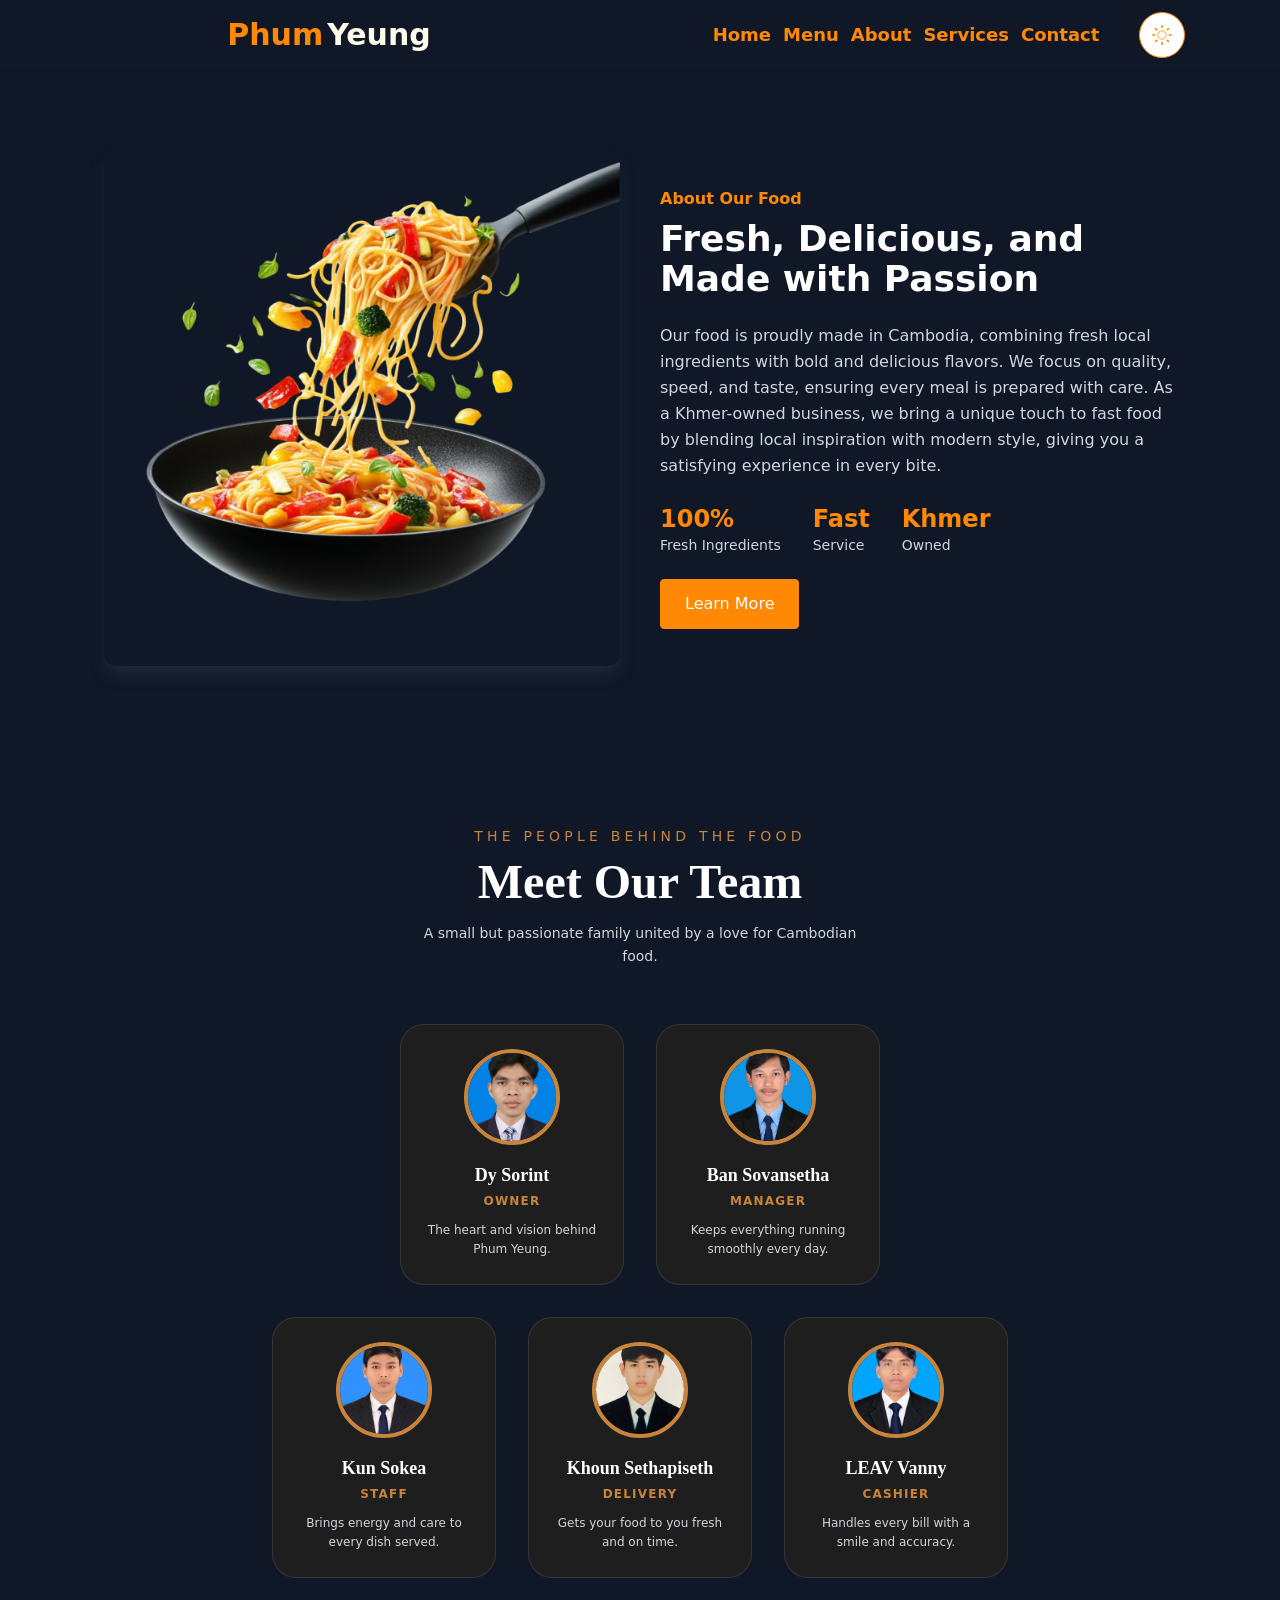
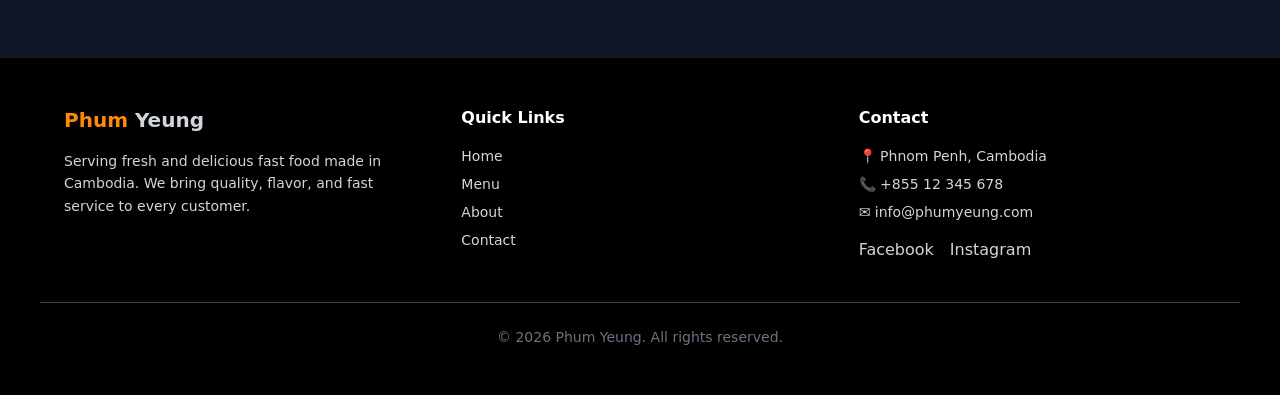
==== commit f4b6f182: "update" ====
--- a/about.html
+++ b/about.html
@@ -153,7 +153,7 @@
       <p class="text-[#c8843a] text-sm font-medium tracking-[0.3em] uppercase mb-3">The People Behind the Food</p>
       <h2 class="text-gray-900 dark:text-white text-4xl md:text-5xl font-bold font-['Playfair_Display']">Meet Our Team</h2>
       <p class=" text-gray-600 dark:text-gray-300 mt-4 max-w-md mx-auto text-sm leading-relaxed">
-        A small but passionate family — united by a love for Cambodian food and genuine hospitality.
+        A small but passionate family united by a love for Cambodian food.
       </p>
     </div>
 
